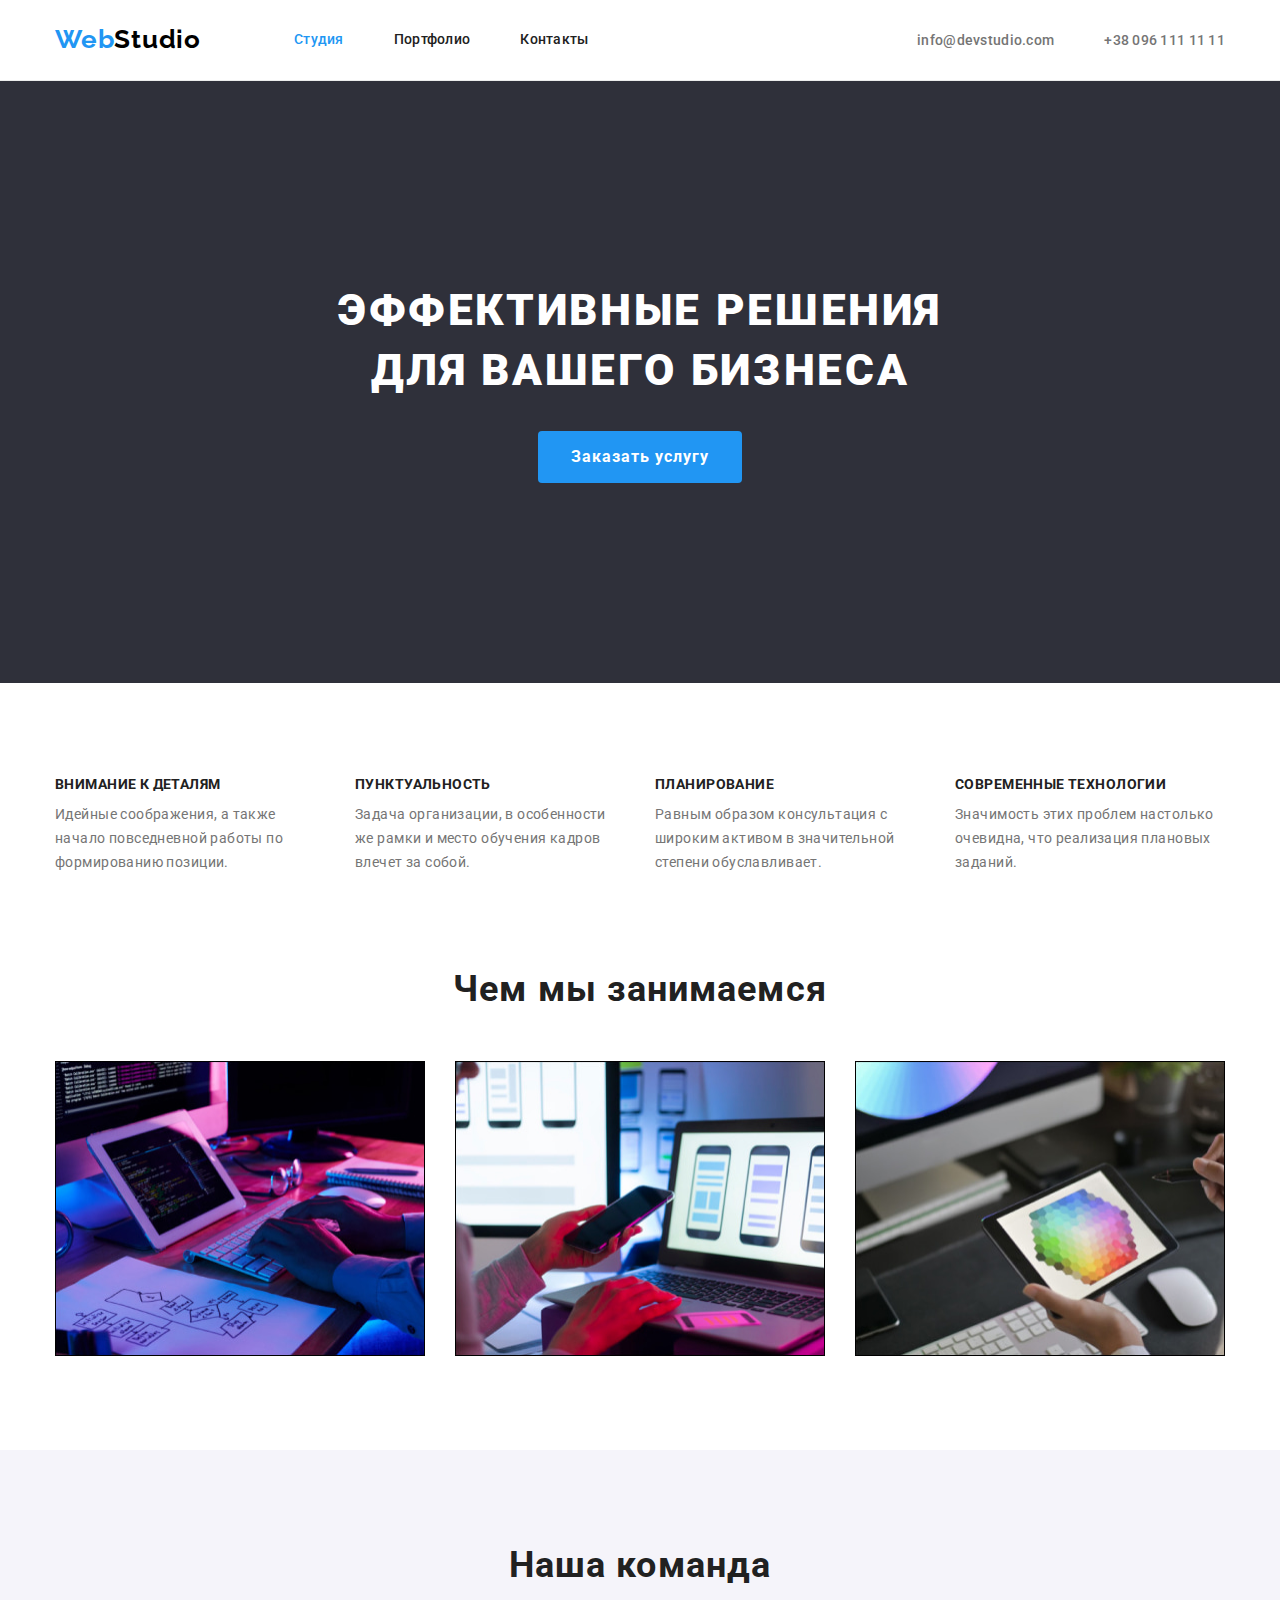
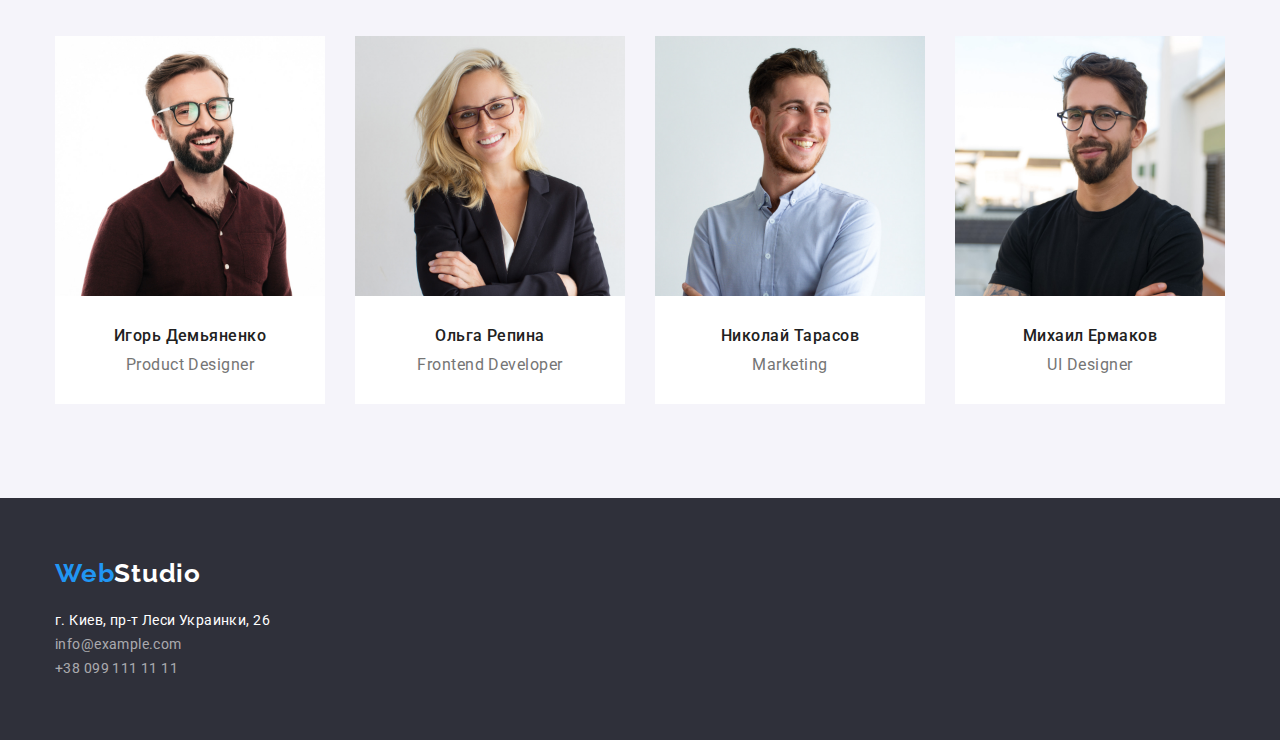
==== index.html @ fc0ac9aa "Initial commit" ====
<!DOCTYPE html>
<html lang="ru">
  <head>
    <meta charset="UTF-8" />
    <meta http-equiv="X-UA-Compatible" content="IE=edge" />
    <meta name="viewport" content="width=device-width, initial-scale=1.0" />
    <title>Document</title>
    <link rel="preconnect" href="https://fonts.googleapis.com" />
    <link rel="preconnect" href="https://fonts.gstatic.com" crossorigin />
    <link
      href="https://fonts.googleapis.com/css2?family=Raleway:wght@700&family=Roboto:wght@400;500;700;900&display=swap"
      rel="stylesheet"
    />
    <link
      rel="stylesheet"
      href="https://cdn.jsdelivr.net/npm/modern-normalize@1.1.0/modern-normalize.min.css"
    />
    <link rel="stylesheet" href="./css/styles.css" />
 
  </head>
  <body>
    <!-- Шапка проекта -->
    <header class="header">
      <div class="container site">
                <nav class="site">
          <a class="logo" href=""><span class="logo-primary">Web</span>Studio</a>
          <ul class="site-nav list">
            <li class="item">
              <a class="link  current" href="./index.html">Студия</a>
            </li>
            <li class="item">
              <a class="link " href="./portfolio.html" >Портфолио</a>
            </li>
           <li class="item">
              <a class="link " href="" >Контакты</a>
            </li>
          </ul>
        </nav>
       <ul class="contacts-header list ">
          <li class="item">
            <a class="link " href="mailto:info@devstudio.com">info@devstudio.com</a>
          </li>
          <li class="item">
            <a class="link" href="tel:+380961111111">+38 096 111 11 11</a>
          </li>
        </ul>
      </div>        
              
    </header>
    <!-- Тело проекта -->
    <main>
      <!-- Эффективные решения-->
      <section class="hero">
        <div class="container">
        <h1 class="hero-title">Эффективные решения для вашего бизнеса</h1>
        <button class="hero-button" type="button">Заказать услугу</button>
      </div>
      </section>
      <!-- Особенности -->
      <section class="feature section">
        <div class="container">
          <ul class="feature-list list">
          <li class="feature-items">
            <h3 class="feature-title">Внимание к деталям</h3>
            <p class="feature-text">
              Идейные соображения, а также начало повседневной работы по формированию позиции.
            </p>
          </li>

          <li class="feature-items">
            <h3 class="feature-title">Пунктуальность</h3>
            <p class="feature-text">
              Задача организации, в особенности же рамки и место обучения кадров влечет за собой.
            </p>
          </li>

          <li class="feature-items">
            <h3 class="feature-title">Планирование</h3>
            <p class="feature-text">
              Равным образом консультация с широким активом в значительной степени обуславливает.
            </p>
          </li>

          <li class="feature-items">
            <h3 class="feature-title">Современные технологии</h3>
            <p class="feature-text">
              Значимость этих проблем настолько очевидна, что реализация плановых заданий.
            </p>
          </li>
        </ul>
      </section>
      <!-- Чем мы занимаемся -->
      <section class="activity">
        <div class="container">
        <h2 class="activity-title">Чем мы занимаемся</h2>
        <ul class="activity-list list">
          <li class="activity-items">
            <img
              class="activity-img"
              src="./images/st1/block1/img-1.jpg"
              alt="верстка проекта"
              width="370"
              height="295"
            />
          </li>
          <li class="activity-items">
            <img
              class="activity-img"
              src="./images/st1/block1/img-2.jpg"
              alt="дизайн проекта"
              width="370"
              height="295"
            />
          </li>
          <li class="activity-items">
            <img
              class="activity-img"
              src="./images/st1/block1/img-3.jpg"
              alt="программирование проекта"
              width="370"
              height="295"
            />
          </li>
        </ul>
        </div>
      </section>
      <!-- Наша команда -->
      <section class="team section">
        <div class="container">
          <h2 class="team-title">Наша команда</h2>
        <ul class="team-list list">
          <li class="team-items">
            <img
              class="team-img"
              src="./images/st1/block2/img-1.jpg"
              alt="Игорь Демьяненко"
              width="270"
              height="260"
            />
            <div class="team-sign">
            <h3 class="team-subject">Игорь Демьяненко</h3>
            <p class="team-text" lang="en">Product Designer</p>
          </div>
          </li>
          <li class="team-items">
            <img
              class="team-img"
              src="./images/st1/block2/img-2.jpg"
              alt="Ольга Репина"
              width="270"
              height="260"
            /><div class="team-sign">
            <h3 class="team-subject">Ольга Репина</h3>
            <p class="team-text" lang="en">Frontend Developer</p>
          </div></li>
          <li class="team-items">
            <img
              class="team-img"
              src="./images/st1/block2/img-3.jpg"
              alt="Николай Тарасов"
              width="270"
              height="260"
            /><div class="team-sign">
            <h3 class="team-subject">Николай Тарасов</h3>
            <p class="team-text" lang="en">Marketing</p>
          </div></li>
          <li class="team-items">
            <img
              class="team-img"
              src="./images/st1/block2/img-4.jpg"
              alt="Михаил Ермаков"
              width="270"
              height="260"
            /><div class="team-sign">
            <h3 class="team-subject">Михаил Ермаков</h3>
            <p class="team-text" lang="en">UI Designer</p>
          </div></li>
        </ul></div>
      </section>
    </main>
    <!-- Подвал проекта -->
    <footer class="footer">
      <div class="container">
      <a class="logo-secondary" href=""><span class="logo-primary">Web</span>Studio</a>
      <address class="contacts-footer">
        <ul class="list">
          <li>
            <a class="address-footer" href="" target="_blank" rel="noopener noreferrer"
              >г. Киев, пр-т Леси Украинки, 26</a
            >
          </li>
          <li><a class="link" href="mailtoinfo@example.com">info@example.com</a></li>
          <li><a class="link" href="tel:+380991111111">+38 099 111 11 11</a></li>
        </ul>
      </address>
      </div>
    </footer>
  </body>
</html>
---- css/styles.css ----
/* font-family: 'Raleway', sans-serif;
font-family: 'Roboto', sans-serif; */

:root {
  --primary-text-color: #757575;
  --title-text-color: #212121;
  --hidden-text-color: #ffffff;
  --visible-text-color: #000000;
  --overlay-text-color: rgba(255, 255, 255, 0.6);
  --accent-color: #2196f3;
  --accent-active-color: #188ce8;
  --portfoli-conteiner: #eeeeee;

  --first-bg-color: #2f303a;
  --second-bg-color: #f5f4fa;
}

img {
  display: block;
}
.list {
  list-style: none;
}
h1,
h2,
h3,
h4,
h5,
h6,
ul,
p {
  padding: 0;
  margin: 0;
}

body {
  font-family: 'Roboto', sans-serif;
  font-size: 14px;
  color: var(--primary-text-color);
}
.container {
  width: 1200px;
  padding-left: 15px;
  padding-right: 15px;
  margin-left: auto;
  margin-right: auto;
}
.section {
  padding-top: 94px;
  padding-bottom: 94px;
}

/* header */

.header {
  display: flex;
  background: #ffffff;
  border-bottom: 1px solid #ececec;
}
.site {
  display: flex;
  align-items: center;
  height: 100%;
}

.logo {
  font-family: 'Raleway', sans-serif;
  font-weight: 700;
  font-size: 26px;
  line-height: 1.2;
  letter-spacing: 0.03em;
  color: var(--visible-text-color);
  text-decoration: none;
}

.logo-primary {
  color: var(--accent-color);
}
.logo-secondary {
  font-family: 'Raleway', sans-serif;
  font-weight: 700;
  font-size: 26px;
  line-height: 1.19;
  letter-spacing: 0.03em;
  color: var(--hidden-text-color);
  text-decoration: none;
}

/* site-nav */
.site-nav {
  display: flex;
  align-items: center;
  justify-content: flex-start;
  box-sizing: content-box;
  height: 100%;
  margin-left: 93px;
}
.site-nav .item + .item {
  margin-left: 50px;
}

.site-nav .link {
  display: flex;
  padding-top: 32px;
  padding-bottom: 32px;
  color: var(--title-text-color);
  font-weight: 500;
  line-height: 1.14;
  letter-spacing: 0.02em;
  text-decoration: none;
}

.site-nav .link:hover,
.site-nav .link:focus {
  color: var(--accent-color);
  text-decoration: none;
}

.site-nav .link.current {
  color: var(--accent-color);
}
.contacts-header {
  display: flex;
  margin-left: auto;
}

.contacts-header .item + .item {
  margin-left: 50px;
}
.contacts-header .link {
  font-weight: 500;
  line-height: 1.14;
  letter-spacing: 0.02em;
  color: var(--primary-text-color);
  text-decoration: none;
}

.contacts-header .link:hover,
.contacts-header .link:focus {
  color: var(--accent-color);
}

/* hero */
.hero {
  padding-top: 200px;
  padding-bottom: 200px;
  text-align: center;
  background-color: var(--first-bg-color);
}
.hero-title {
  width: 696px;
  margin-left: auto;
  margin-right: auto;
  margin-bottom: 30px;
  color: var(--hidden-text-color);
  font-weight: 900;
  font-size: 44px;
  line-height: 1.36;

  letter-spacing: 0.06em;
  text-transform: uppercase;
}

/* button */
.hero-button {
  display: inline-block;
  border: 1px solid transparent;
  border-radius: 4px;
  padding: 10px 32px;
  min-width: 200px;

  color: var(--hidden-text-color);
  background-color: var(--accent-color);

  font-weight: 700;
  font-size: 16px;
  line-height: 1.88;
  align-items: center;
  text-align: center;
  letter-spacing: 0.06em;
}

.hero-button:hover,
.hero-button:focus {
  background-color: var(--accent-active-color);
}
/* feature */
.feature-list {
  display: flex;
  flex-wrap: wrap;
  justify-content: space-between;
}

.feature-items {
  width: 270px;
  margin-right: 30px;
}
.feature-items:nth-child(4n) {
  margin-right: 0px;
}
.feature .feature-title {
  margin-bottom: 10px;
  font-weight: 700;
  font-size: 14px;
  line-height: 1.14;
  letter-spacing: 0.03em;
  text-transform: uppercase;
  color: var(--title-text-color);
}

.feature .feature-text {
  font-weight: 400;
  line-height: 1.71;
  letter-spacing: 0.03em;
}
/* activity */

.activity {
  padding-bottom: 94px;
}

.activity-title {
  margin-bottom: 50px;
  font-weight: 700;
  font-size: 36px;
  line-height: 1.17;
  text-align: center;
  letter-spacing: 0.03em;
  color: var(--title-text-color);
}
.activity-list {
  display: flex;
  flex-wrap: wrap;
  justify-content: space-between;
}
.activity-list .activity-items + .activity-items {
  margin-left: 30px;
}

/* team */

.team {
  background-color: var(--second-bg-color);
}

.team-title {
  margin-bottom: 50px;
  font-weight: 700;
  font-size: 36px;
  line-height: 1.17;
  text-align: center;
  letter-spacing: 0.03em;
  color: var(--title-text-color);
}
.team-list {
  display: flex;
  flex-wrap: wrap;
  justify-content: space-between;
}

.team-items {
  margin-right: 30px;
  background: #ffffff;
}
.team-items:nth-child(4n) {
  margin-right: 0px;
}

.team-sign {
  padding-bottom: 30px;
  padding-top: 30px;
}

.team-subject {
  font-weight: 500;
  font-size: 16px;
  line-height: 1.19;
  text-align: center;
  letter-spacing: 0.03em;
  color: var(--title-text-color);
}
.team-text {
  margin-top: 10px;
  font-weight: 400;
  font-size: 16px;
  line-height: 1.19;
  text-align: center;
  letter-spacing: 0.03em;
}
/* footer */
.footer {
  padding-top: 60px;
  padding-bottom: 60px;
  background-color: var(--first-bg-color);
}
.footer .logo-secondary {
  display: inline-block;
}
.contacts-footer {
  margin-top: 20px;
}
.contacts-footer .address-footer {
  font-weight: 400;
  line-height: 1.71;
  letter-spacing: 0.03em;
  color: var(--hidden-text-color);
  font-style: normal;
  text-decoration: none;
}

.contacts-footer .link {
  margin-top: 9px;
  font-weight: 400;
  line-height: 1.71;
  letter-spacing: 0.03em;
  color: var(--overlay-text-color);
  font-style: normal;
  text-decoration: none;
}
.contacts-footer .link:hover,
.contacts-footer .link:focus {
  color: var(--hidden-text-color);
}

/* gallery */
.gallery-navigation {
  display: flex;
  justify-content: center;
}

.gallery-li:nth-child(n + 2) {
  margin-left: 8px;
}
.gallery-button {
  display: inline-block;
  border: 1px solid transparent;
  border-radius: 4px;
  padding: 6px 22px;
  min-width: 73px;
  color: var(--title-text-color);
  background-color: var(--second-bg-color);
  font-weight: 500;
  font-size: 16px;
  line-height: 1.62;
  text-align: center;
  letter-spacing: 0.03em;
}

.gallery-button:focus,
.gallery-button:hover {
  background-color: var(--accent-color);
  color: var(--hidden-text-color);
}
.gallery-button.here {
  background-color: var(--accent-color);
  color: var(--hidden-text-color);
}
.portfoli-list {
  margin-top: 50px;
  display: flex;
  flex-wrap: wrap;
}

.portfoli-items {
  width: 370px;
  margin-right: 30px;
  margin-bottom: 30px;
}
.portfoli-items:nth-child(3n) {
  margin-right: 0;
}
.portfoli-items:nth-last-child(-n + 3) {
  margin-bottom: 0;
}

.portfoli-title {
  font-weight: 700;
  font-size: 18px;
  line-height: 2;
  letter-spacing: 0.06em;
  color: var(--title-text-color);
}

.portfoli-text {
  margin-top: 4px;
  font-weight: 400;
  font-size: 16px;
  line-height: 1.86;
  letter-spacing: 0.03em;
  color: var(--primary-text-color);
}
.portfoli-link {
  text-decoration: none;
}
.portfoli-conteiner {
  padding: 20px 24px;
  border-left: 1px solid var(--portfoli-conteiner);
  border-right: 1px solid var(--portfoli-conteiner);
  border-bottom: 1px solid var(--portfoli-conteiner);
}
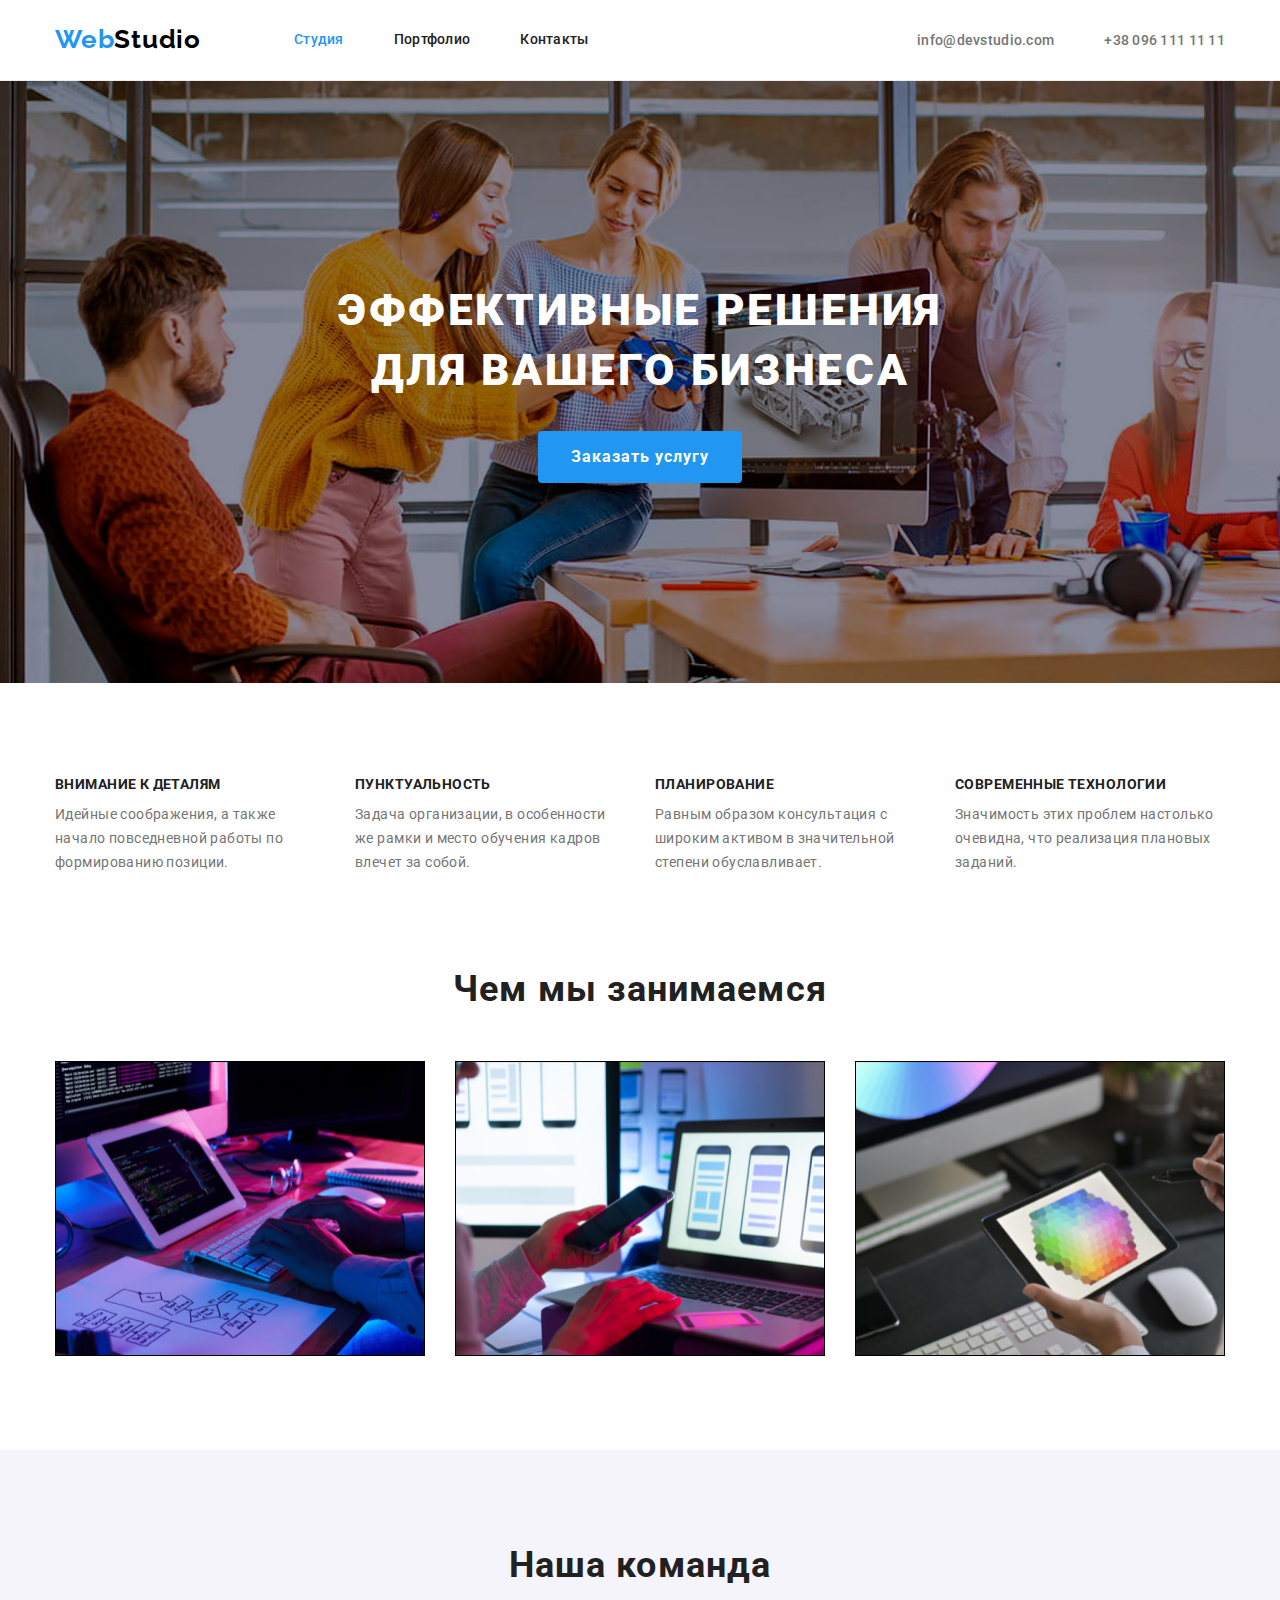
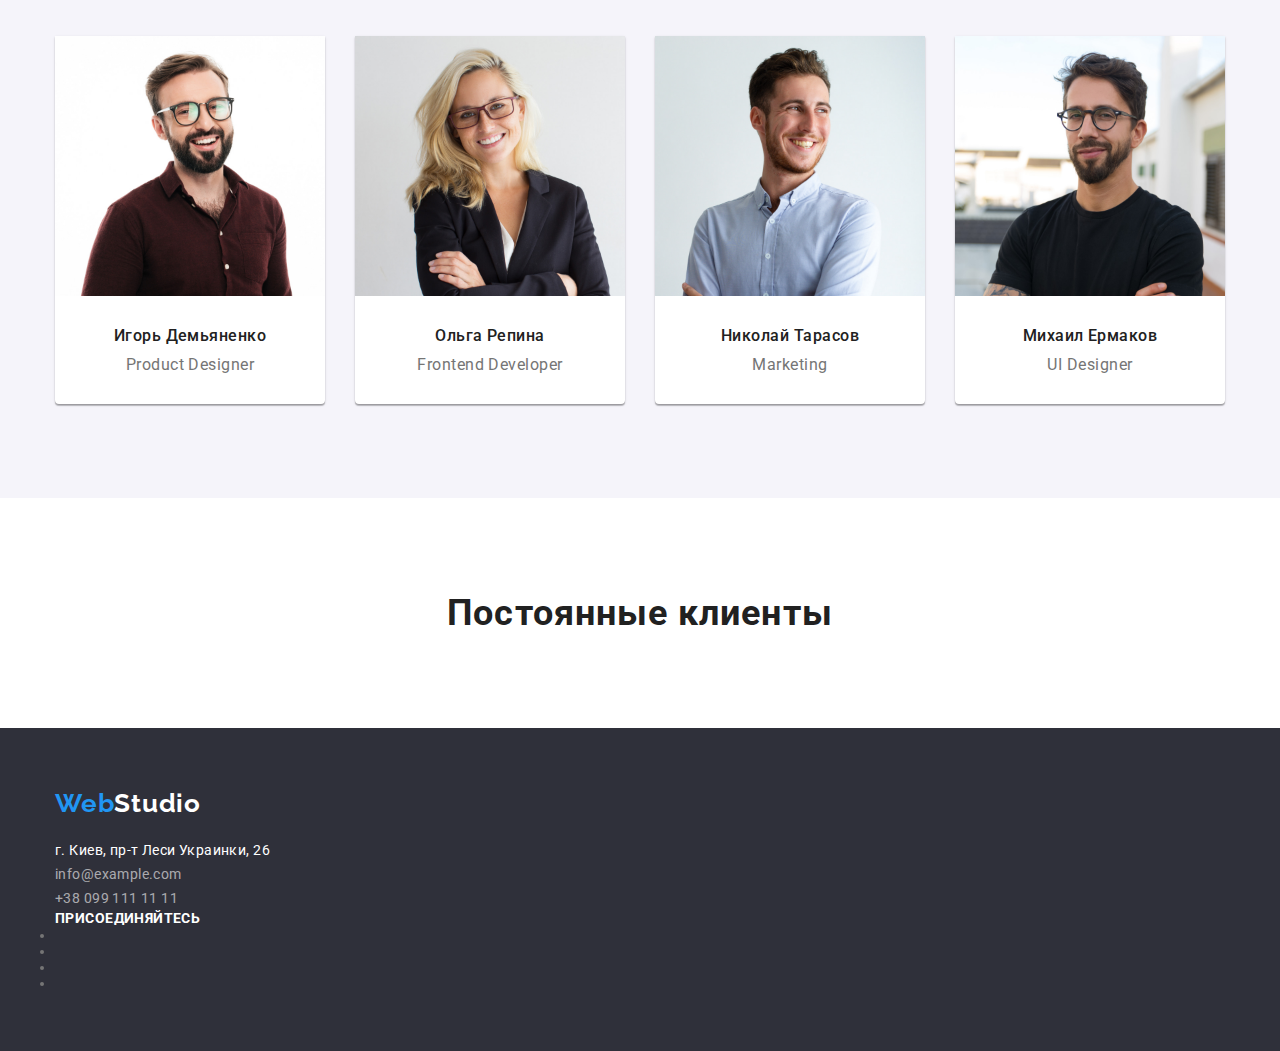
==== commit 10403dd2: "добавляет новые секции" ====
--- a/index.html
+++ b/index.html
@@ -177,23 +177,47 @@
           </div></li>
         </ul></div>
       </section>
+      <!-- Постоянные клиенты -->
+      <section class="customers section">
+        <div class="container">
+          <h2 class="container-title">Постоянные клиенты</h2>
+          <ul class="container-list list">
+            <li class="container-items"></li>
+            <li class="container-items"></li>
+            <li class="container-items"></li>
+            <li class="container-items"></li>
+            <li class="container-items"></li>
+            <li class="container-items"></li>
+          </ul>
+        </div>
+      </section>
     </main>
     <!-- Подвал проекта -->
     <footer class="footer">
       <div class="container">
       <a class="logo-secondary" href=""><span class="logo-primary">Web</span>Studio</a>
       <address class="contacts-footer">
-        <ul class="list">
+        <ul class="contacts-footer-list list">
           <li>
             <a class="address-footer" href="" target="_blank" rel="noopener noreferrer"
-              >г. Киев, пр-т Леси Украинки, 26</a
-            >
+              >г. Киев, пр-т Леси Украинки, 26
+            </a>
           </li>
           <li><a class="link" href="mailtoinfo@example.com">info@example.com</a></li>
           <li><a class="link" href="tel:+380991111111">+38 099 111 11 11</a></li>
         </ul>
       </address>
-      </div>
+        <section class="socials">
+      <h2 class="socials-title">присоединяйтесь</h2> 
+      <ul class="socials-list ">
+        <li class="socials-items"></li>
+        <li class="socials-items"></li>
+        <li class="socials-items"></li>
+        <li class="socials-items"></li>
+      </ul>
+      </section> 
+            </div>
+
     </footer>
   </body>
 </html>
--- a/css/styles.css
+++ b/css/styles.css
@@ -21,6 +21,7 @@
 .list {
   list-style: none;
 }
+
 h1,
 h2,
 h3,
@@ -32,6 +33,9 @@
   padding: 0;
   margin: 0;
 }
+a {
+  text-decoration: none;
+}
 
 body {
   font-family: 'Roboto', sans-serif;
@@ -70,7 +74,6 @@
   line-height: 1.2;
   letter-spacing: 0.03em;
   color: var(--visible-text-color);
-  text-decoration: none;
 }
 
 .logo-primary {
@@ -83,7 +86,6 @@
   line-height: 1.19;
   letter-spacing: 0.03em;
   color: var(--hidden-text-color);
-  text-decoration: none;
 }
 
 /* site-nav */
@@ -107,13 +109,11 @@
   font-weight: 500;
   line-height: 1.14;
   letter-spacing: 0.02em;
-  text-decoration: none;
 }
 
 .site-nav .link:hover,
 .site-nav .link:focus {
   color: var(--accent-color);
-  text-decoration: none;
 }
 
 .site-nav .link.current {
@@ -132,7 +132,6 @@
   line-height: 1.14;
   letter-spacing: 0.02em;
   color: var(--primary-text-color);
-  text-decoration: none;
 }
 
 .contacts-header .link:hover,
@@ -142,10 +141,15 @@
 
 /* hero */
 .hero {
+  max-width: 1600px;
+  margin-left: auto;
+  margin-right: auto;
   padding-top: 200px;
   padding-bottom: 200px;
   text-align: center;
   background-color: var(--first-bg-color);
+  background-image: url(../images/st1/hero/hero.jpg);
+  background-size: cover;
 }
 .hero-title {
   width: 696px;
@@ -156,7 +160,6 @@
   font-weight: 900;
   font-size: 44px;
   line-height: 1.36;
-
   letter-spacing: 0.06em;
   text-transform: uppercase;
 }
@@ -195,9 +198,11 @@
   width: 270px;
   margin-right: 30px;
 }
+
 .feature-items:nth-child(4n) {
   margin-right: 0px;
 }
+
 .feature .feature-title {
   margin-bottom: 10px;
   font-weight: 700;
@@ -261,7 +266,11 @@
 .team-items {
   margin-right: 30px;
   background: #ffffff;
-}
+  box-shadow: 0px 1px 3px rgba(0, 0, 0, 0.12), 0px 1px 1px rgba(0, 0, 0, 0.14),
+    0px 2px 1px rgba(0, 0, 0, 0.2);
+  border-radius: 0px 0px 4px 4px;
+}
+
 .team-items:nth-child(4n) {
   margin-right: 0px;
 }
@@ -287,7 +296,19 @@
   text-align: center;
   letter-spacing: 0.03em;
 }
+/* customers */
+
+.container-title {
+  font-weight: 700;
+  font-size: 36px;
+  line-height: 1.17;
+  text-align: center;
+  letter-spacing: 0.03em;
+  color: var(--title-text-color);
+}
+
 /* footer */
+
 .footer {
   padding-top: 60px;
   padding-bottom: 60px;
@@ -305,7 +326,6 @@
   letter-spacing: 0.03em;
   color: var(--hidden-text-color);
   font-style: normal;
-  text-decoration: none;
 }
 
 .contacts-footer .link {
@@ -315,14 +335,28 @@
   letter-spacing: 0.03em;
   color: var(--overlay-text-color);
   font-style: normal;
-  text-decoration: none;
 }
 .contacts-footer .link:hover,
 .contacts-footer .link:focus {
   color: var(--hidden-text-color);
 }
 
+/* socials */
+
+.socials {
+}
+
+.socials-title {
+  font-weight: 700;
+  font-size: 14px;
+  line-height: 1.14;
+  letter-spacing: 0.03em;
+  text-transform: uppercase;
+  color: var(--hidden-text-color);
+}
+
 /* gallery */
+
 .gallery-navigation {
   display: flex;
   justify-content: center;
@@ -350,6 +384,8 @@
 .gallery-button:hover {
   background-color: var(--accent-color);
   color: var(--hidden-text-color);
+  box-shadow: 0px 3px 1px rgba(0, 0, 0, 0.1), 0px 1px 2px rgba(0, 0, 0, 0.08),
+    0px 2px 2px rgba(0, 0, 0, 0.12);
 }
 .gallery-button.here {
   background-color: var(--accent-color);
@@ -366,9 +402,16 @@
   margin-right: 30px;
   margin-bottom: 30px;
 }
+.portfoli-items:hover,
+.portfoli-items:focus {
+  box-shadow: 0px 1px 1px rgba(0, 0, 0, 0.12), 0px 4px 4px rgba(0, 0, 0, 0.06),
+    1px 4px 6px rgba(0, 0, 0, 0.16);
+}
+
 .portfoli-items:nth-child(3n) {
   margin-right: 0;
 }
+
 .portfoli-items:nth-last-child(-n + 3) {
   margin-bottom: 0;
 }
@@ -389,9 +432,7 @@
   letter-spacing: 0.03em;
   color: var(--primary-text-color);
 }
-.portfoli-link {
-  text-decoration: none;
-}
+
 .portfoli-conteiner {
   padding: 20px 24px;
   border-left: 1px solid var(--portfoli-conteiner);
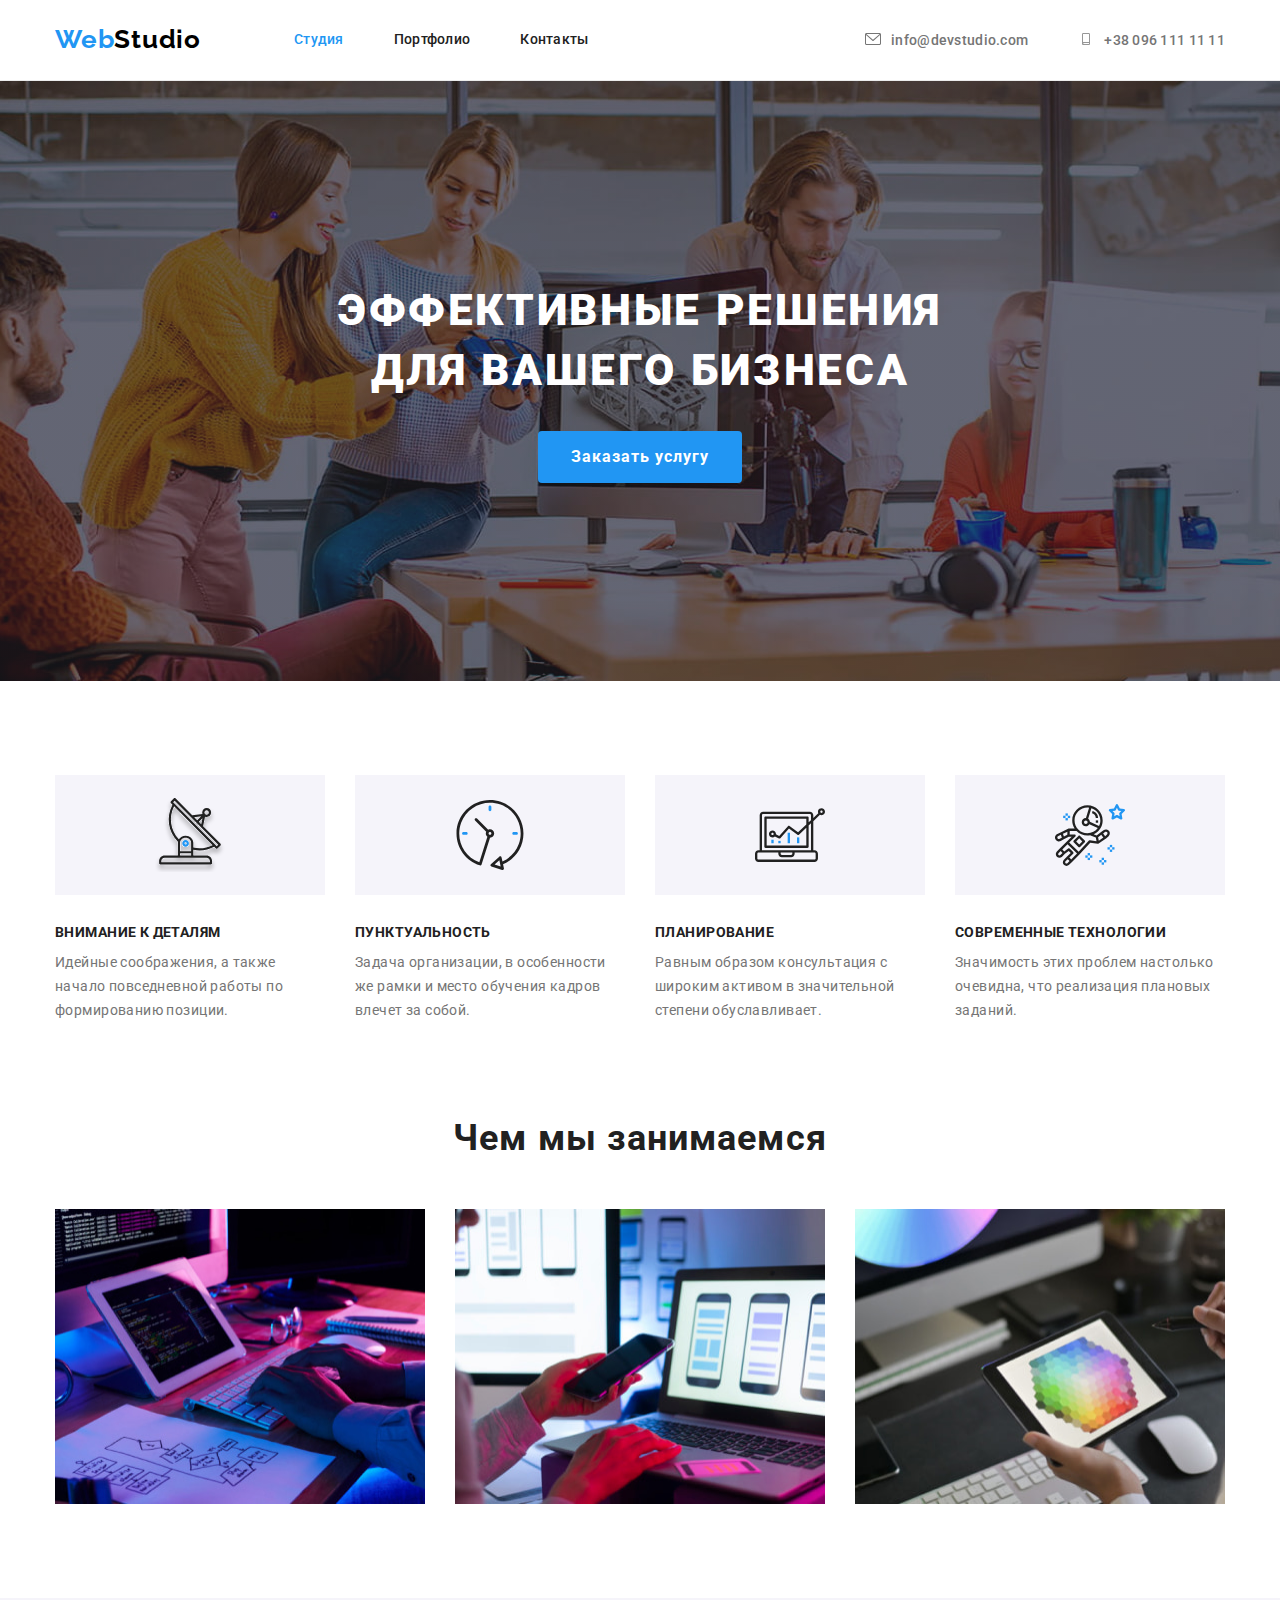
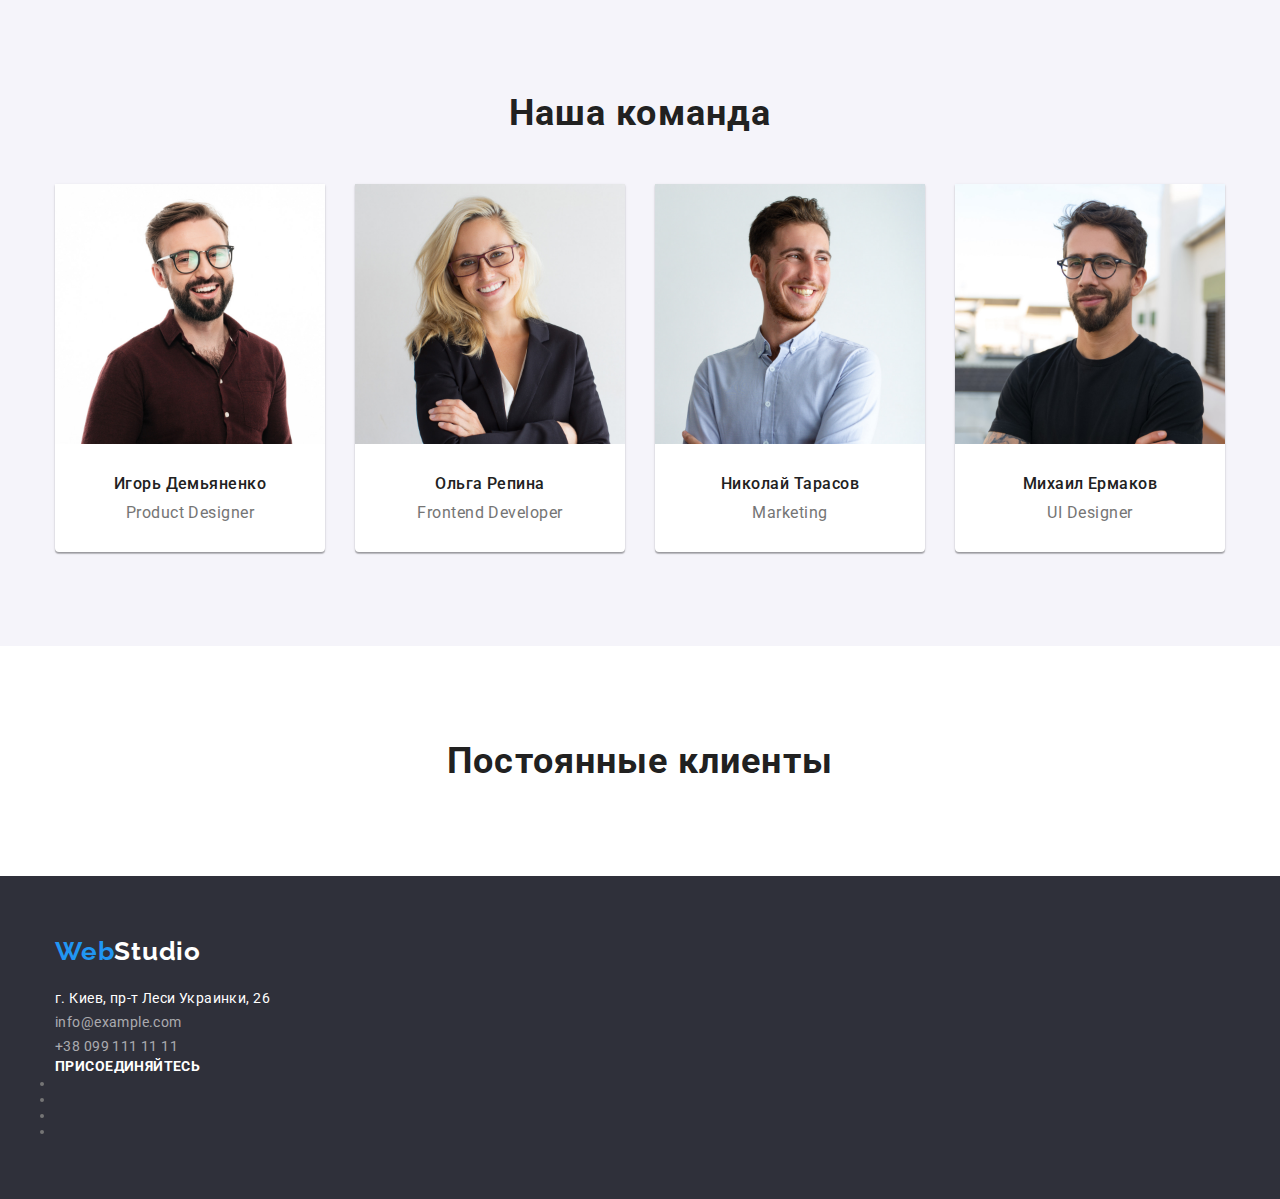
==== commit ba1cc46f: "добавляет в activity  img" ====
--- a/index.html
+++ b/index.html
@@ -38,10 +38,10 @@
         </nav>
        <ul class="contacts-header list ">
           <li class="item">
-            <a class="link " href="mailto:info@devstudio.com">info@devstudio.com</a>
+            <a class="link icon-envelope" href="mailto:info@devstudio.com">info@devstudio.com</a>
           </li>
           <li class="item">
-            <a class="link" href="tel:+380961111111">+38 096 111 11 11</a>
+            <a class="link icon-smartphone" href="tel:+380961111111">+38 096 111 11 11</a>
           </li>
         </ul>
       </div>        
@@ -60,28 +60,29 @@
       <section class="feature section">
         <div class="container">
           <ul class="feature-list list">
-          <li class="feature-items">
+            
+           <li class="feature-items icon-antenna">
             <h3 class="feature-title">Внимание к деталям</h3>
             <p class="feature-text">
               Идейные соображения, а также начало повседневной работы по формированию позиции.
             </p>
           </li>
 
-          <li class="feature-items">
+          <li class="feature-items icon-clock">
             <h3 class="feature-title">Пунктуальность</h3>
             <p class="feature-text">
               Задача организации, в особенности же рамки и место обучения кадров влечет за собой.
             </p>
           </li>
 
-          <li class="feature-items">
+          <li class="feature-items icon-diagram">
             <h3 class="feature-title">Планирование</h3>
             <p class="feature-text">
               Равным образом консультация с широким активом в значительной степени обуславливает.
             </p>
           </li>
 
-          <li class="feature-items">
+          <li class="feature-items icon-astronaut">
             <h3 class="feature-title">Современные технологии</h3>
             <p class="feature-text">
               Значимость этих проблем настолько очевидна, что реализация плановых заданий.
--- a/css/styles.css
+++ b/css/styles.css
@@ -123,6 +123,32 @@
   display: flex;
   margin-left: auto;
 }
+.contacts-header .link::before {
+  display: inline-flex;
+  content: '';
+  width: 16px;
+  height: 12px;
+  margin-right: 10px;
+  background-repeat: no-repeat;
+  background-position: center;
+  background-size: contain;
+}
+
+.contacts-header .icon-envelope::before {
+  background-image: url(../images/st1/header/envelope.svg);
+  fill: var(--primary-text-color);
+}
+
+.contacts-header .icon-smartphone::before {
+  background-image: url(../images/st1/header/smartphone.svg);
+}
+
+/* .contacts-header .icon-envelope:hover::before,
+.contacts-header .icon-envelope:focus::before,
+.contacts-header .icon-smartphone:hover::before,
+.contacts-header .icon-smartphone:focus::before {
+  fill: var(--accent-color);
+} */
 
 .contacts-header .item + .item {
   margin-left: 50px;
@@ -142,15 +168,20 @@
 /* hero */
 .hero {
   max-width: 1600px;
+  height: 600px;
   margin-left: auto;
   margin-right: auto;
   padding-top: 200px;
   padding-bottom: 200px;
   text-align: center;
   background-color: var(--first-bg-color);
-  background-image: url(../images/st1/hero/hero.jpg);
+  background-image: linear-gradient(to right, rgba(47, 48, 58, 0.4), rgba(47, 48, 58, 0.4)),
+    url(../images/st1/hero/hero.jpg);
+  background-repeat: no-repeat;
+  background-position: center;
   background-size: cover;
 }
+
 .hero-title {
   width: 696px;
   margin-left: auto;
@@ -202,6 +233,29 @@
 .feature-items:nth-child(4n) {
   margin-right: 0px;
 }
+.feature-items::before {
+  display: block;
+  content: '';
+  height: 120px;
+  margin-bottom: 30px;
+  background-repeat: no-repeat;
+  background-position: center;
+  background-size: 70px;
+  background-color: var(--second-bg-color);
+}
+
+.icon-antenna::before {
+  background-image: url(../images/st1/feature/antenna.svg);
+}
+.icon-clock::before {
+  background-image: url(../images/st1/feature/clock.svg);
+}
+.icon-diagram::before {
+  background-image: url(../images/st1/feature/diagram.svg);
+}
+.icon-astronaut::before {
+  background-image: url(../images/st1/feature/astronaut.svg);
+}
 
 .feature .feature-title {
   margin-bottom: 10px;
@@ -341,6 +395,9 @@
   color: var(--hidden-text-color);
 }
 
+.contacts-footer-list {
+}
+
 /* socials */
 
 .socials {
@@ -378,6 +435,7 @@
   line-height: 1.62;
   text-align: center;
   letter-spacing: 0.03em;
+  cursor: pointer;
 }
 
 .gallery-button:focus,
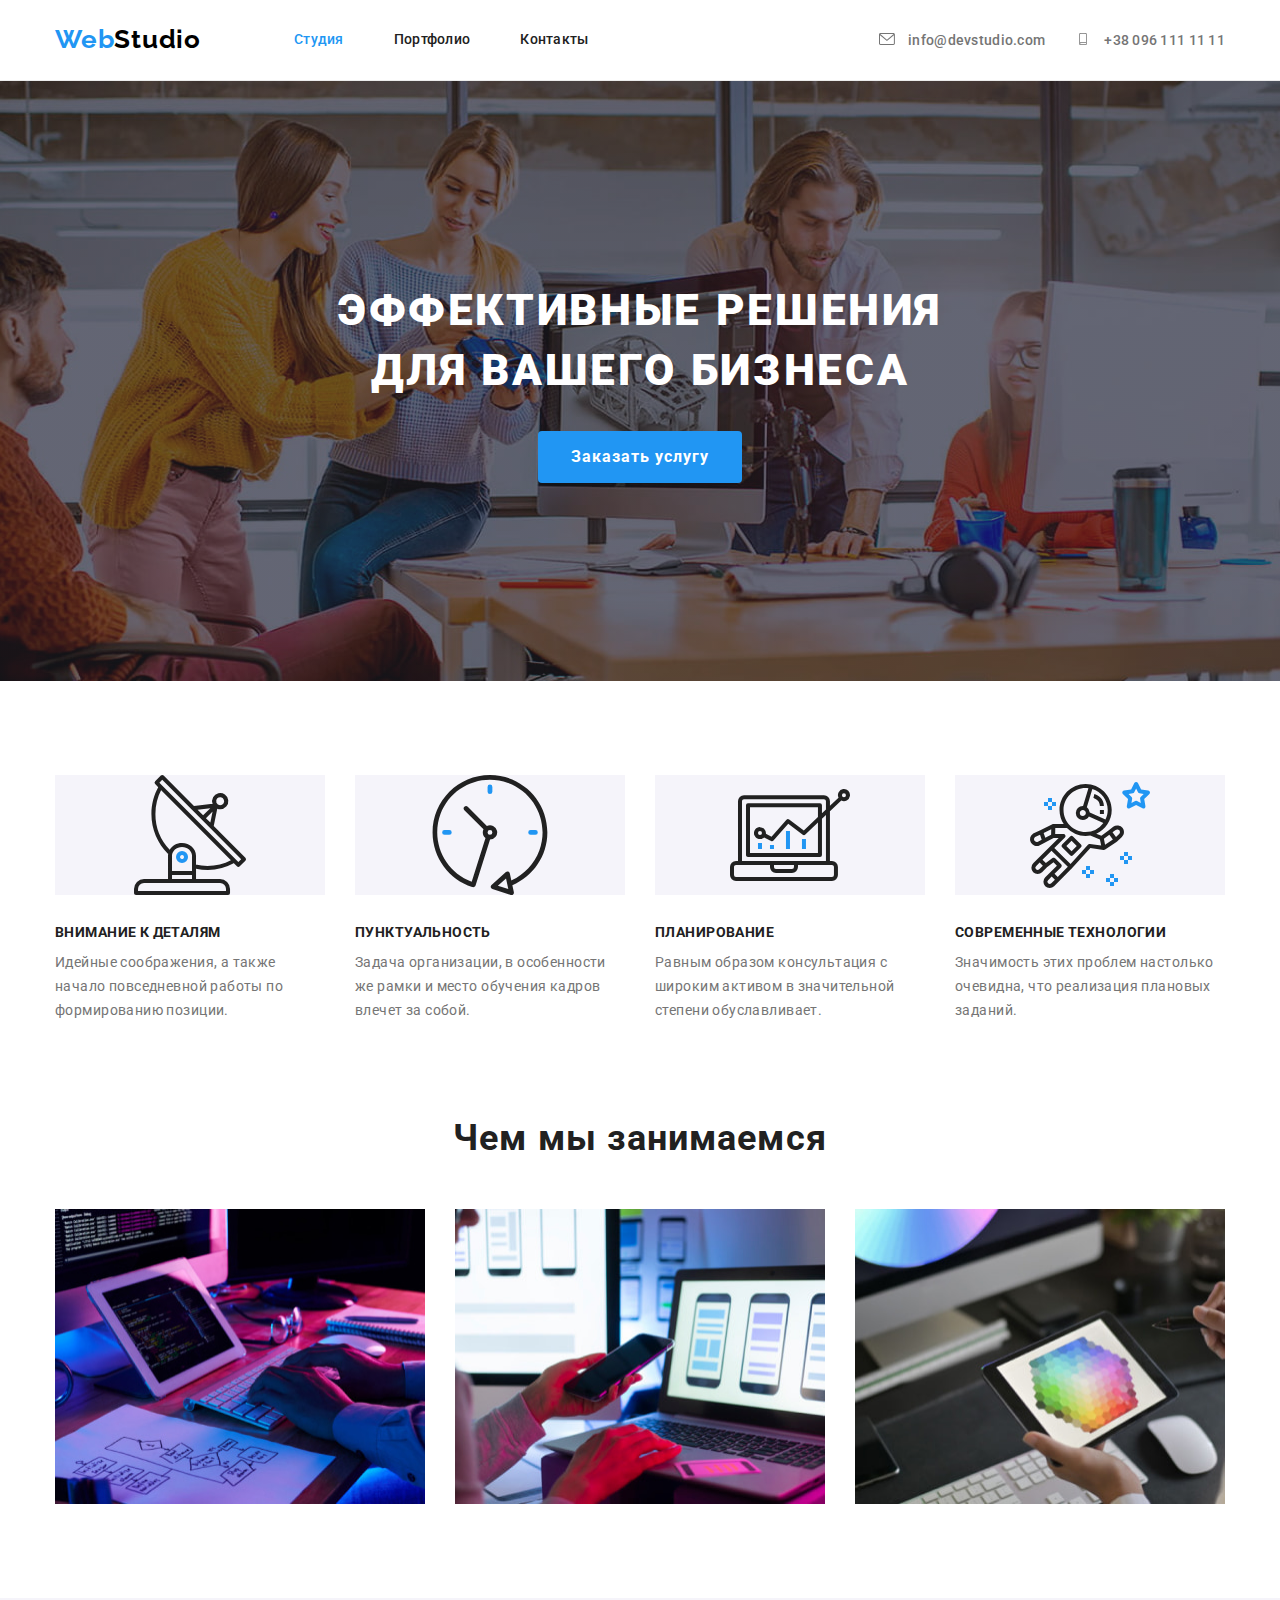
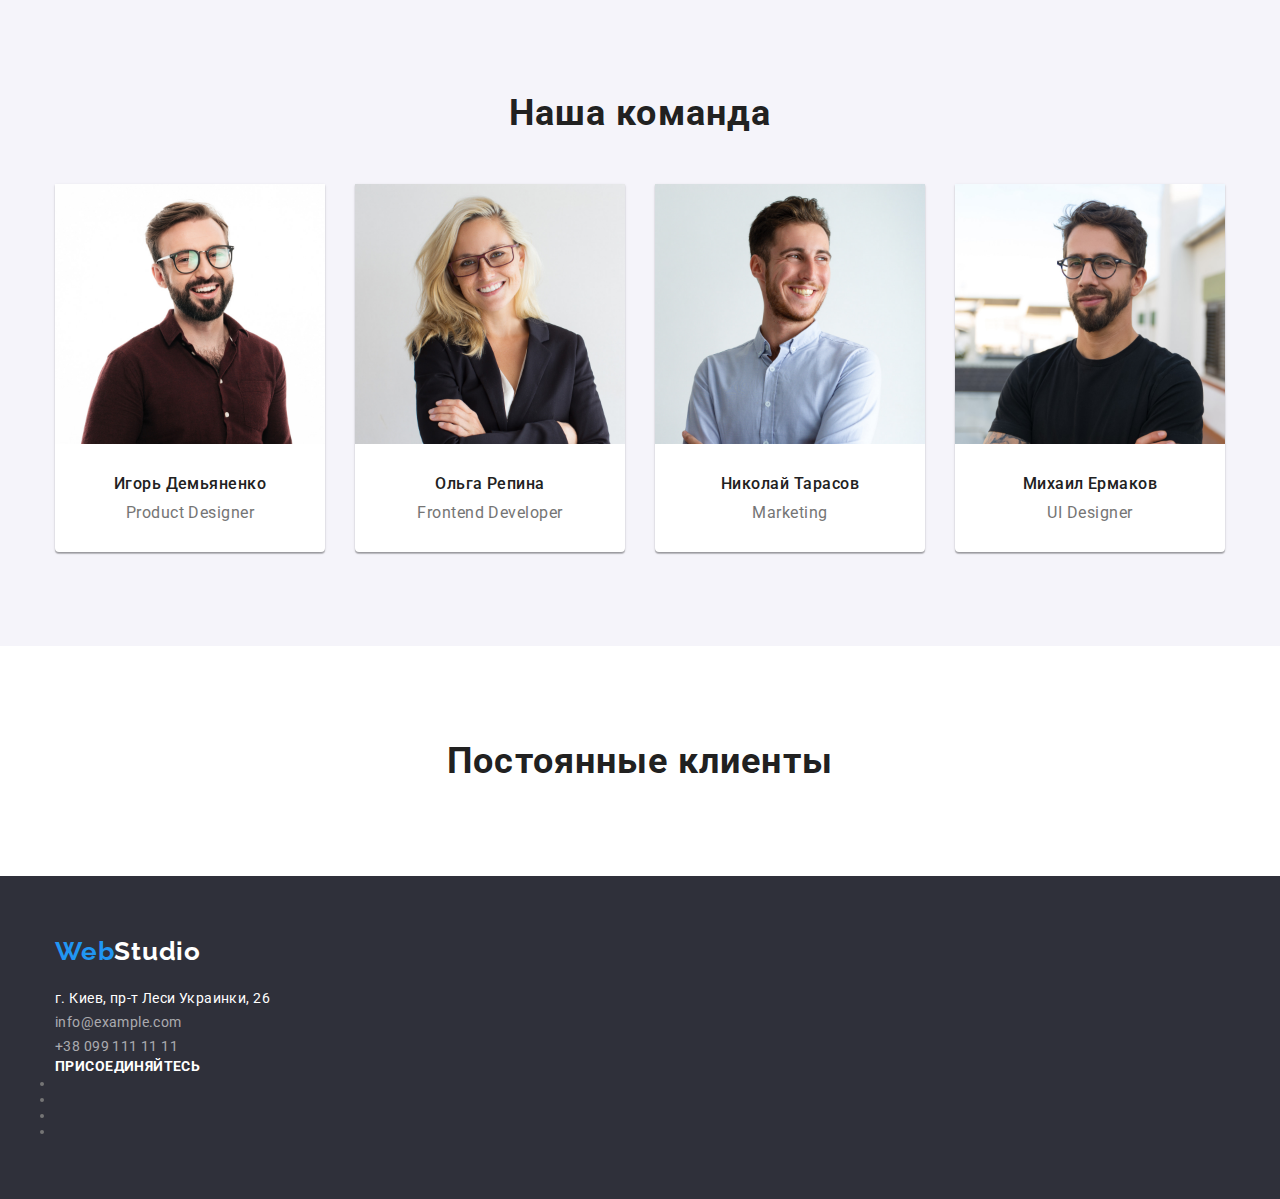
==== commit cf184b7a: "добавляет иконки" ====
--- a/index.html
+++ b/index.html
@@ -36,14 +36,20 @@
             </li>
           </ul>
         </nav>
-       <ul class="contacts-header list ">
-          <li class="item">
-            <a class="link icon-envelope" href="mailto:info@devstudio.com">info@devstudio.com</a>
-          </li>
-          <li class="item">
-            <a class="link icon-smartphone" href="tel:+380961111111">+38 096 111 11 11</a>
-          </li>
-        </ul>
+      <ul class="contacts-header list">
+            <li class="item-envelope">
+              <svg class="icon-header" width="16" height="12">
+                <use href="./images/st1/symbol-defs.svg#icon-envelope"></use>
+              </svg>
+              <a class="link" href="mailto:info@devstudio.com">info@devstudio.com</a>
+            </li>
+            <li class="item-smartphone">
+              <svg class="icon-header" width="10" height="16">
+                <use href="./images/st1/symbol-defs.svg#icon-smartphone"></use>
+              </svg>
+              <a class="link" href="tel:+380961111111">+38 096 111 11 11</a>
+            </li>
+          </ul>
       </div>        
               
     </header>
@@ -61,28 +67,40 @@
         <div class="container">
           <ul class="feature-list list">
             
-           <li class="feature-items icon-antenna">
+           <li class="feature-items">
+             <svg class="icon-feature">
+                <use href="./images/st1/symbol-defs.svg#icon-antenna"></use>
+              </svg>
             <h3 class="feature-title">Внимание к деталям</h3>
             <p class="feature-text">
               Идейные соображения, а также начало повседневной работы по формированию позиции.
             </p>
           </li>
 
-          <li class="feature-items icon-clock">
+          <li class="feature-items">
+            <svg class="icon-feature">
+                <use href="./images/st1/symbol-defs.svg#icon-clock"></use>
+              </svg>
             <h3 class="feature-title">Пунктуальность</h3>
             <p class="feature-text">
               Задача организации, в особенности же рамки и место обучения кадров влечет за собой.
             </p>
           </li>
 
-          <li class="feature-items icon-diagram">
+          <li class="feature-items">
+            <svg class="icon-feature">
+                <use href="./images/st1/symbol-defs.svg#icon-diagram"></use>
+              </svg>
             <h3 class="feature-title">Планирование</h3>
             <p class="feature-text">
               Равным образом консультация с широким активом в значительной степени обуславливает.
             </p>
           </li>
 
-          <li class="feature-items icon-astronaut">
+          <li class="feature-items">
+            <svg class="icon-feature">
+                <use href="./images/st1/symbol-defs.svg#icon-astronaut"></use>
+              </svg>
             <h3 class="feature-title">Современные технологии</h3>
             <p class="feature-text">
               Значимость этих проблем настолько очевидна, что реализация плановых заданий.
--- a/css/styles.css
+++ b/css/styles.css
@@ -115,40 +115,34 @@
 .site-nav .link:focus {
   color: var(--accent-color);
 }
-
 .site-nav .link.current {
   color: var(--accent-color);
 }
+
 .contacts-header {
   display: flex;
   margin-left: auto;
 }
-.contacts-header .link::before {
+
+.icon-header {
   display: inline-flex;
-  content: '';
   width: 16px;
   height: 12px;
   margin-right: 10px;
   background-repeat: no-repeat;
   background-position: center;
   background-size: contain;
-}
-
-.contacts-header .icon-envelope::before {
-  background-image: url(../images/st1/header/envelope.svg);
   fill: var(--primary-text-color);
-}
-
-.contacts-header .icon-smartphone::before {
-  background-image: url(../images/st1/header/smartphone.svg);
-}
-
-/* .contacts-header .icon-envelope:hover::before,
-.contacts-header .icon-envelope:focus::before,
-.contacts-header .icon-smartphone:hover::before,
-.contacts-header .icon-smartphone:focus::before {
+  cursor: pointer;
+}
+
+.icon-header:hover {
   fill: var(--accent-color);
-} */
+}
+
+.item-envelope {
+  margin-right: 30px;
+}
 
 .contacts-header .item + .item {
   margin-left: 50px;
@@ -233,28 +227,18 @@
 .feature-items:nth-child(4n) {
   margin-right: 0px;
 }
-.feature-items::before {
+.icon-feature {
   display: block;
-  content: '';
+  width: 270px;
   height: 120px;
   margin-bottom: 30px;
   background-repeat: no-repeat;
   background-position: center;
-  background-size: 70px;
+  background-size: 7px;
   background-color: var(--second-bg-color);
 }
 
-.icon-antenna::before {
-  background-image: url(../images/st1/feature/antenna.svg);
-}
-.icon-clock::before {
-  background-image: url(../images/st1/feature/clock.svg);
-}
-.icon-diagram::before {
-  background-image: url(../images/st1/feature/diagram.svg);
-}
-.icon-astronaut::before {
-  background-image: url(../images/st1/feature/astronaut.svg);
+.icon-diagram {
 }
 
 .feature .feature-title {
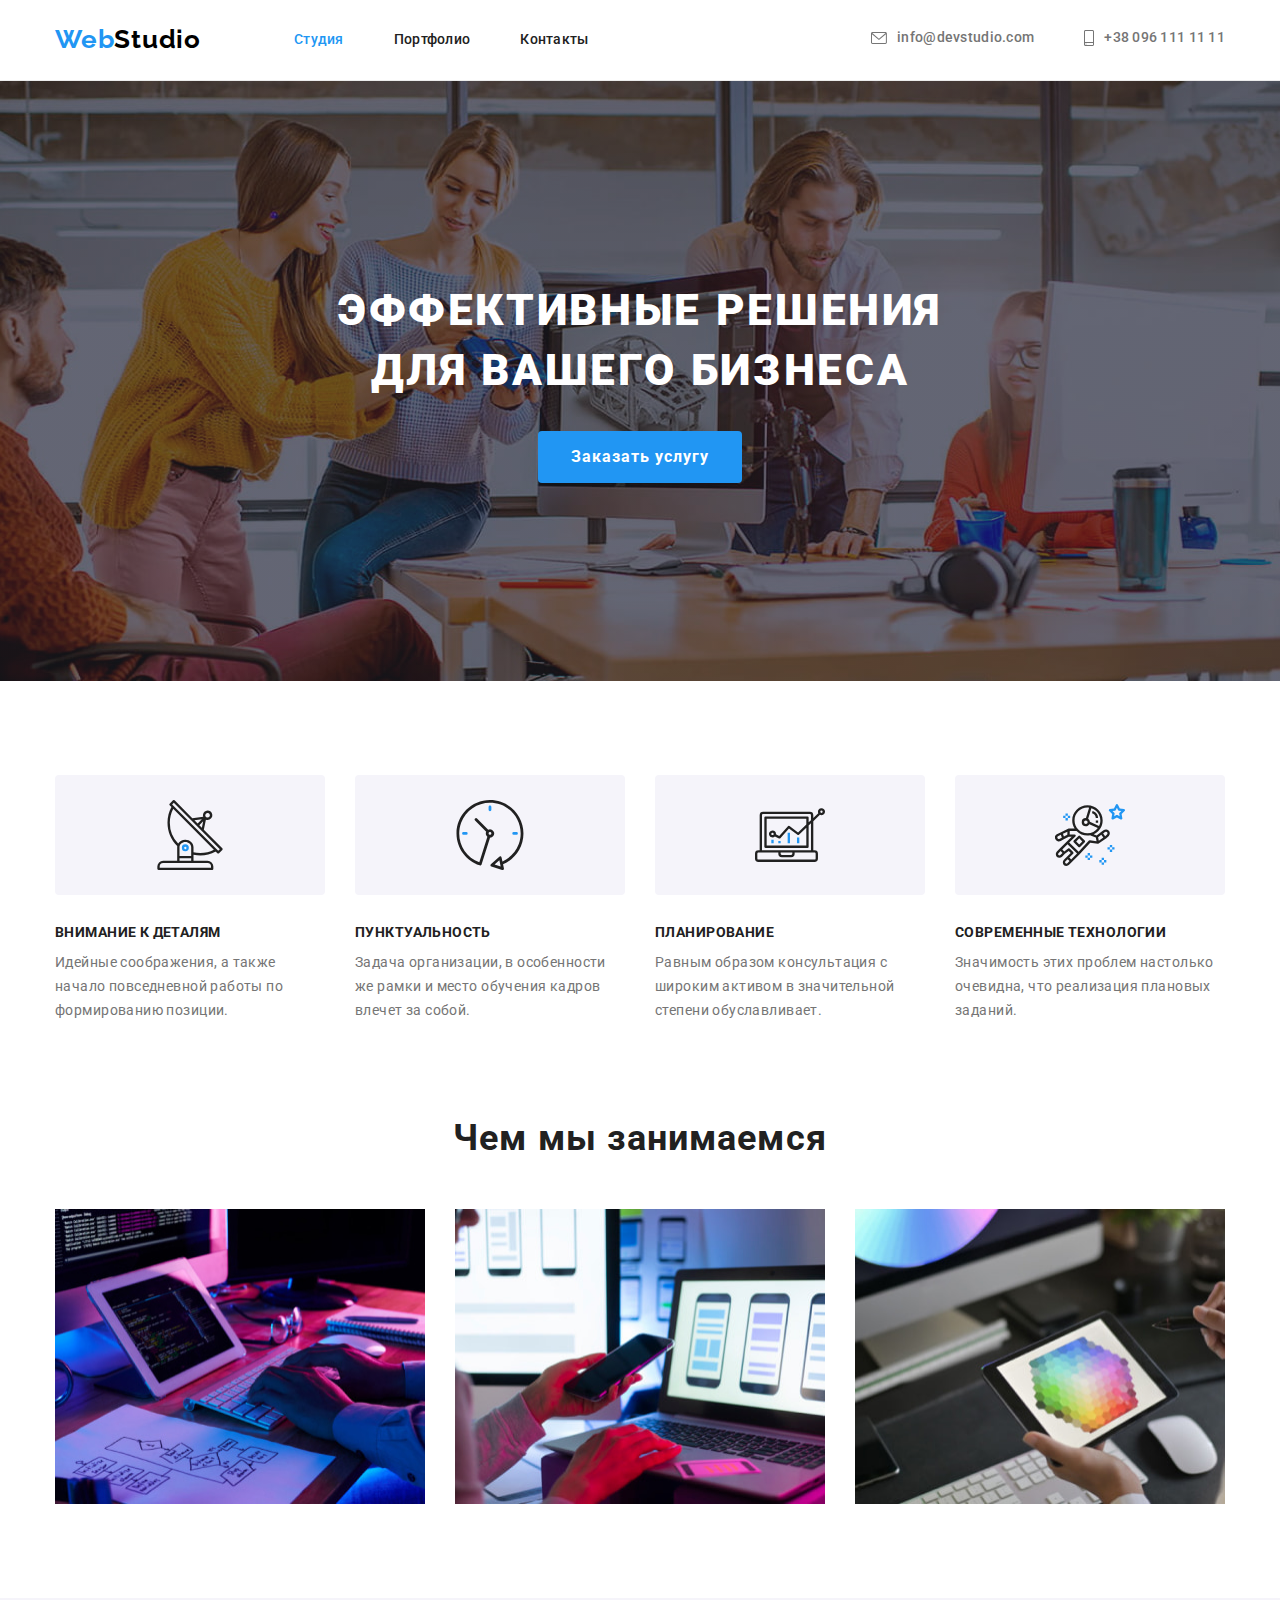
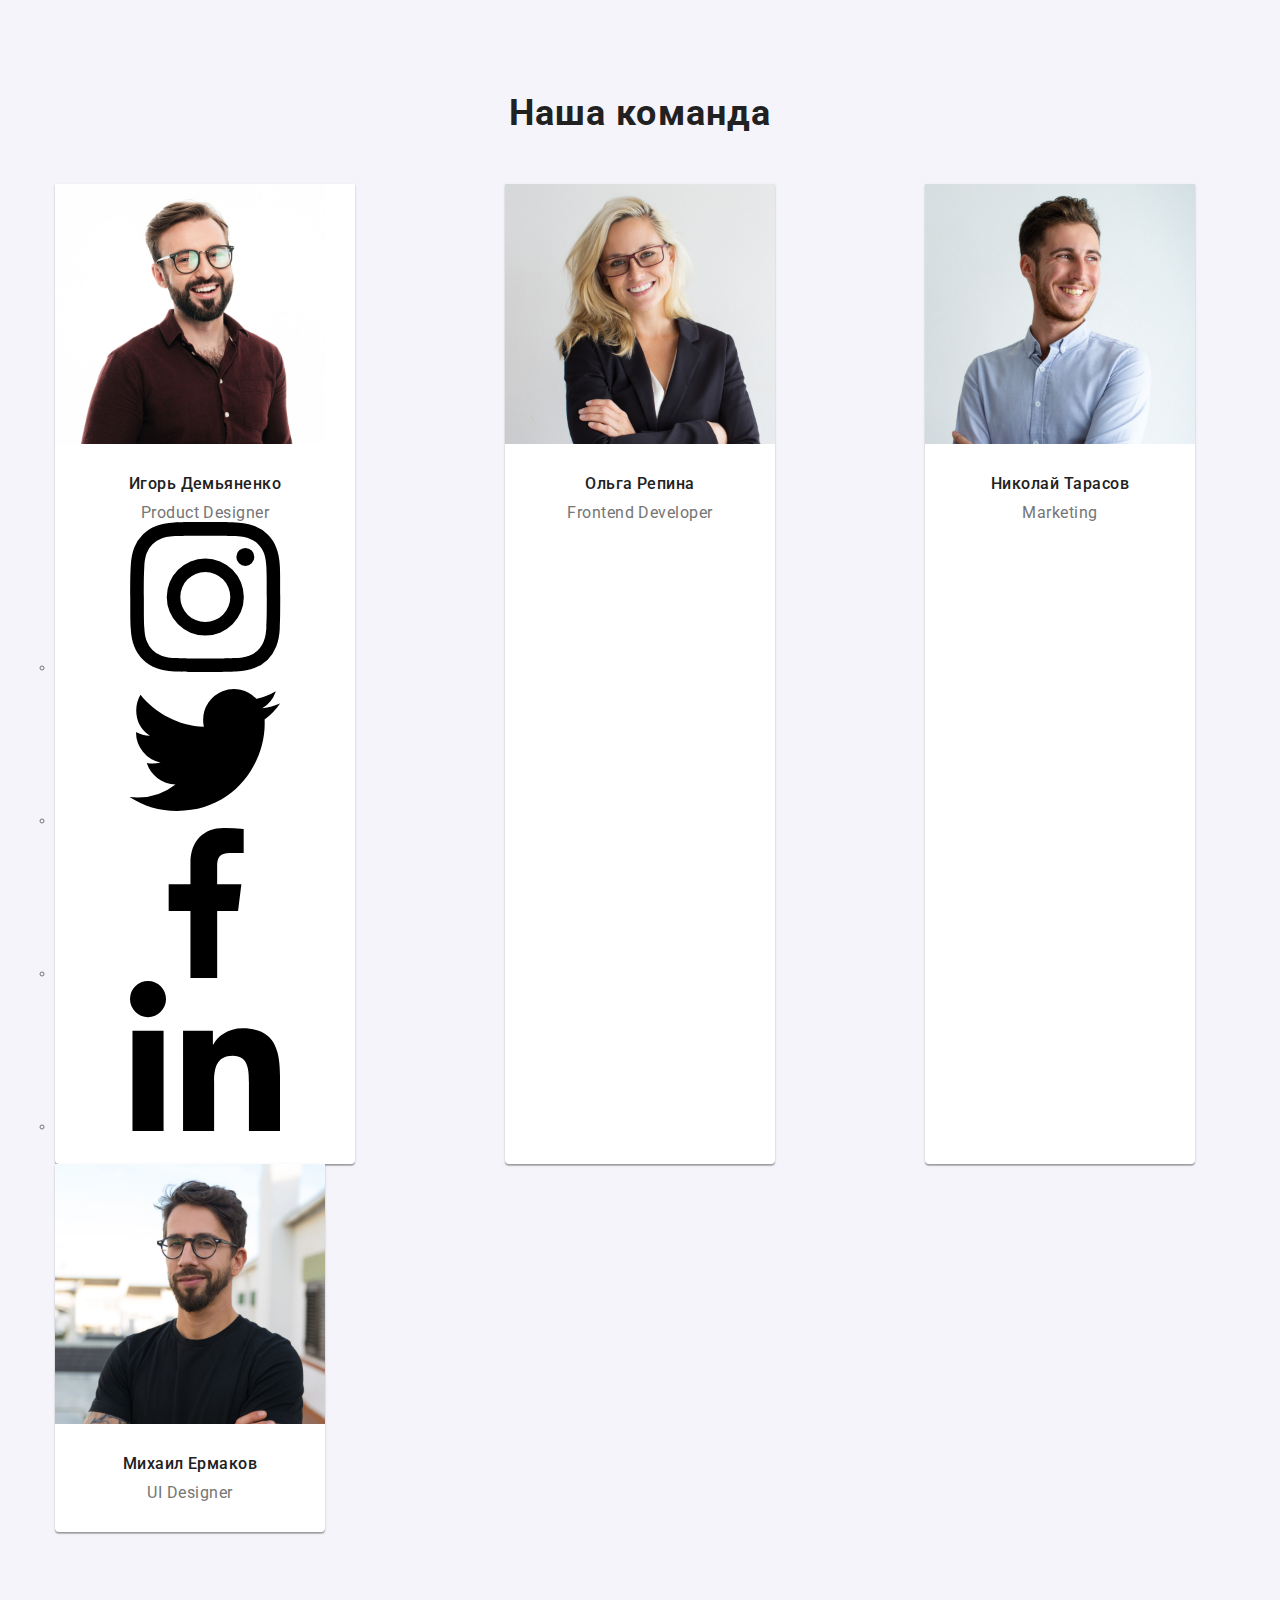
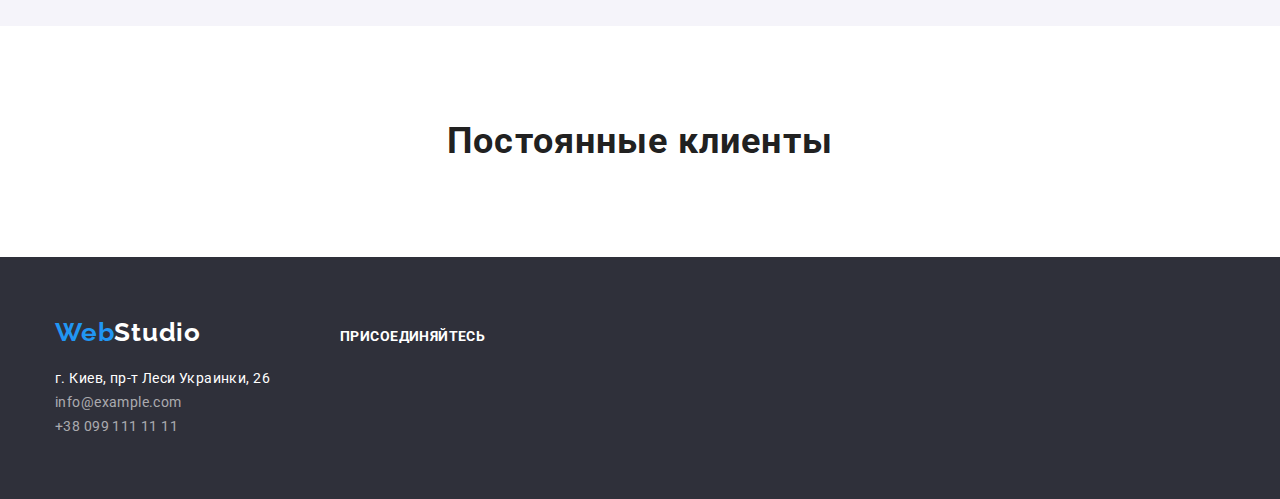
==== commit 18989c21: "иконки" ====
--- a/index.html
+++ b/index.html
@@ -37,17 +37,19 @@
           </ul>
         </nav>
       <ul class="contacts-header list">
-            <li class="item-envelope">
-              <svg class="icon-header" width="16" height="12">
+            <li class="item">
+             <a class="contact link" href="mailto:info@devstudio.com"> 
+               <svg class="icon-header" width="16" height="12">
                 <use href="./images/st1/symbol-defs.svg#icon-envelope"></use>
               </svg>
-              <a class="link" href="mailto:info@devstudio.com">info@devstudio.com</a>
-            </li>
-            <li class="item-smartphone">
-              <svg class="icon-header" width="10" height="16">
+              info@devstudio.com</a>
+            </li>
+            <li class="item">
+              <a class="contact link" href="tel:+380961111111">
+                <svg class="icon-header" width="10" height="16">
                 <use href="./images/st1/symbol-defs.svg#icon-smartphone"></use>
               </svg>
-              <a class="link" href="tel:+380961111111">+38 096 111 11 11</a>
+              +38 096 111 11 11</a>
             </li>
           </ul>
       </div>        
@@ -68,9 +70,11 @@
           <ul class="feature-list list">
             
            <li class="feature-items">
-             <svg class="icon-feature">
+             <div class="badge">
+             <svg class="badge-icon" width="70" height="70" >
                 <use href="./images/st1/symbol-defs.svg#icon-antenna"></use>
               </svg>
+              </div>
             <h3 class="feature-title">Внимание к деталям</h3>
             <p class="feature-text">
               Идейные соображения, а также начало повседневной работы по формированию позиции.
@@ -78,9 +82,11 @@
           </li>
 
           <li class="feature-items">
-            <svg class="icon-feature">
+            <div class="badge">
+            <svg class="badge-icon" width="70" height="70" >
                 <use href="./images/st1/symbol-defs.svg#icon-clock"></use>
               </svg>
+              </div>
             <h3 class="feature-title">Пунктуальность</h3>
             <p class="feature-text">
               Задача организации, в особенности же рамки и место обучения кадров влечет за собой.
@@ -88,9 +94,11 @@
           </li>
 
           <li class="feature-items">
-            <svg class="icon-feature">
+            <div class="badge">
+            <svg class="badge-icon" width="70" height="70" >
                 <use href="./images/st1/symbol-defs.svg#icon-diagram"></use>
               </svg>
+              </div>
             <h3 class="feature-title">Планирование</h3>
             <p class="feature-text">
               Равным образом консультация с широким активом в значительной степени обуславливает.
@@ -98,9 +106,11 @@
           </li>
 
           <li class="feature-items">
-            <svg class="icon-feature">
+            <div class="badge">
+            <svg class="badge-icon" width="70" height="70" >
                 <use href="./images/st1/symbol-defs.svg#icon-astronaut"></use>
               </svg>
+              </div>
             <h3 class="feature-title">Современные технологии</h3>
             <p class="feature-text">
               Значимость этих проблем настолько очевидна, что реализация плановых заданий.
@@ -159,6 +169,28 @@
             <div class="team-sign">
             <h3 class="team-subject">Игорь Демьяненко</h3>
             <p class="team-text" lang="en">Product Designer</p>
+            <ul class="team-media">
+              <li class="team-media-list">
+                <a class="team-media-list-icon" href="">
+                <svg class="teams-icons">
+                <use href="./images/st1/symbol-defs.svg#icon-instagram"></use>
+              </svg></a></li>
+              <li class="team-media-list">
+                <a class="team-media-list-icon" href="">
+                <svg class="teams-icons">
+                <use href="./images/st1/symbol-defs.svg#icon-twitter"></use>
+              </svg></a></li>
+              <li class="team-media-list">
+                <a class="team-media-list-icon" href="">
+                <svg class="teams-icons">
+                <use href="./images/st1/symbol-defs.svg#icon-facebook"></use>
+              </svg></a></li>
+              <li class="team-media-list">
+                <a class="team-media-list-icon" href="">
+                <svg class="teams-icons">
+                <use href="./images/st1/symbol-defs.svg#icon-linkedin"></use>
+              </svg></a></li>
+            </ul>
           </div>
           </li>
           <li class="team-items">
@@ -214,11 +246,13 @@
     <!-- Подвал проекта -->
     <footer class="footer">
       <div class="container">
+        <ul class="footer-address list">
+          <li class="footer-list">
       <a class="logo-secondary" href=""><span class="logo-primary">Web</span>Studio</a>
       <address class="contacts-footer">
         <ul class="contacts-footer-list list">
           <li>
-            <a class="address-footer" href="" target="_blank" rel="noopener noreferrer"
+            <a class="address-link" href="" target="_blank" rel="noopener noreferrer"
               >г. Киев, пр-т Леси Украинки, 26
             </a>
           </li>
@@ -226,15 +260,19 @@
           <li><a class="link" href="tel:+380991111111">+38 099 111 11 11</a></li>
         </ul>
       </address>
+      </li>
+      <li class="footer-list">
         <section class="socials">
-      <h2 class="socials-title">присоединяйтесь</h2> 
-      <ul class="socials-list ">
+      <h3 class="socials-title">присоединяйтесь</h3> 
+      <ul class="socials-list list">
         <li class="socials-items"></li>
         <li class="socials-items"></li>
         <li class="socials-items"></li>
         <li class="socials-items"></li>
       </ul>
-      </section> 
+      
+      </li>
+      </ul>
             </div>
 
     </footer>
--- a/css/styles.css
+++ b/css/styles.css
@@ -124,10 +124,13 @@
   margin-left: auto;
 }
 
+.contact {
+  display: inline-flex;
+  justify-content: center;
+  align-items: center;
+}
+
 .icon-header {
-  display: inline-flex;
-  width: 16px;
-  height: 12px;
   margin-right: 10px;
   background-repeat: no-repeat;
   background-position: center;
@@ -136,7 +139,8 @@
   cursor: pointer;
 }
 
-.icon-header:hover {
+.icon-header:hover,
+.icon-header::focus {
   fill: var(--accent-color);
 }
 
@@ -227,18 +231,16 @@
 .feature-items:nth-child(4n) {
   margin-right: 0px;
 }
-.icon-feature {
-  display: block;
-  width: 270px;
-  height: 120px;
+
+.feature-items .badge {
+  display: flex;
+  align-items: center;
+  justify-content: center;
+  min-width: 270px;
+  min-height: 120px;
   margin-bottom: 30px;
-  background-repeat: no-repeat;
-  background-position: center;
-  background-size: 7px;
-  background-color: var(--second-bg-color);
-}
-
-.icon-diagram {
+  background: var(--second-bg-color);
+  border-radius: 4px;
 }
 
 .feature .feature-title {
@@ -358,7 +360,7 @@
 .contacts-footer {
   margin-top: 20px;
 }
-.contacts-footer .address-footer {
+.contacts-footer .address-link {
   font-weight: 400;
   line-height: 1.71;
   letter-spacing: 0.03em;
@@ -379,13 +381,19 @@
   color: var(--hidden-text-color);
 }
 
-.contacts-footer-list {
+.footer-address {
+  display: flex;
+  margin: 0;
+  padding: 0;
+  align-items: baseline;
+}
+
+.footer-list {
+  list-style: none;
+  margin-right: 70px;
 }
 
 /* socials */
-
-.socials {
-}
 
 .socials-title {
   font-weight: 700;
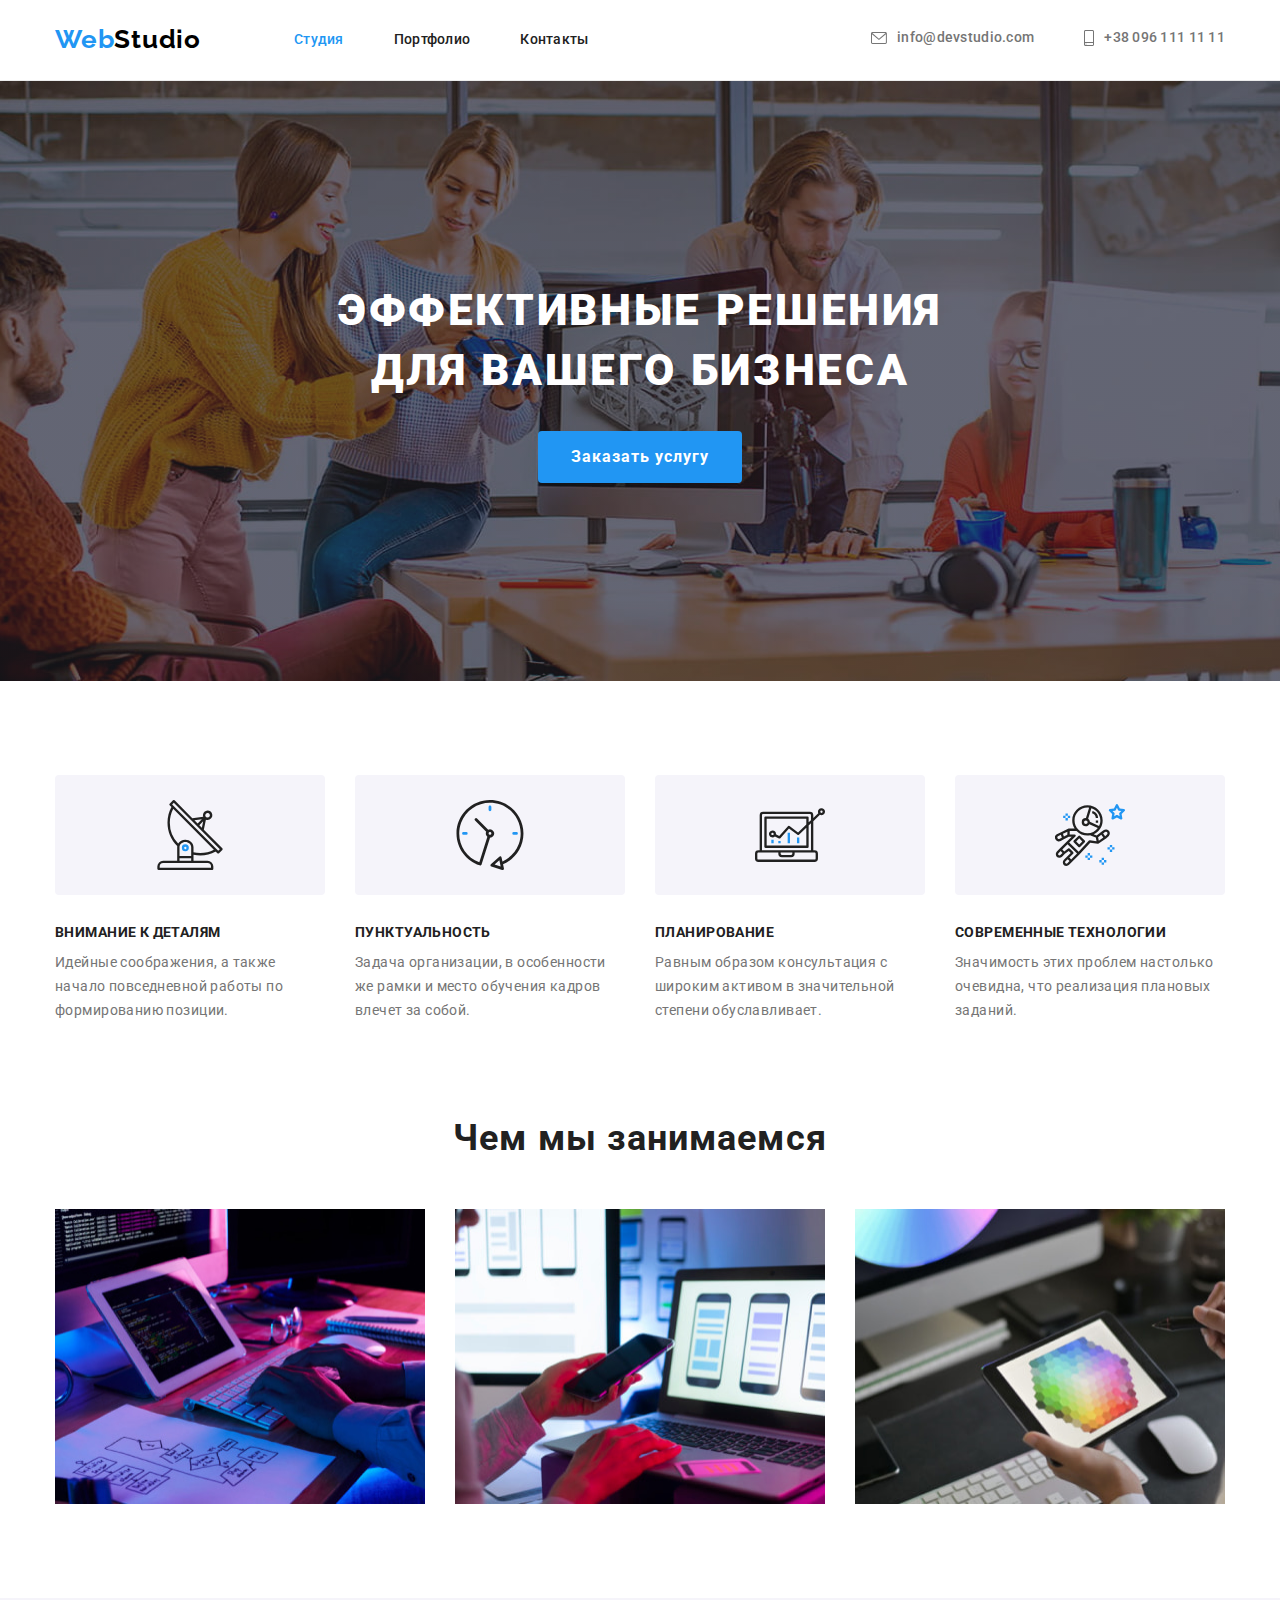
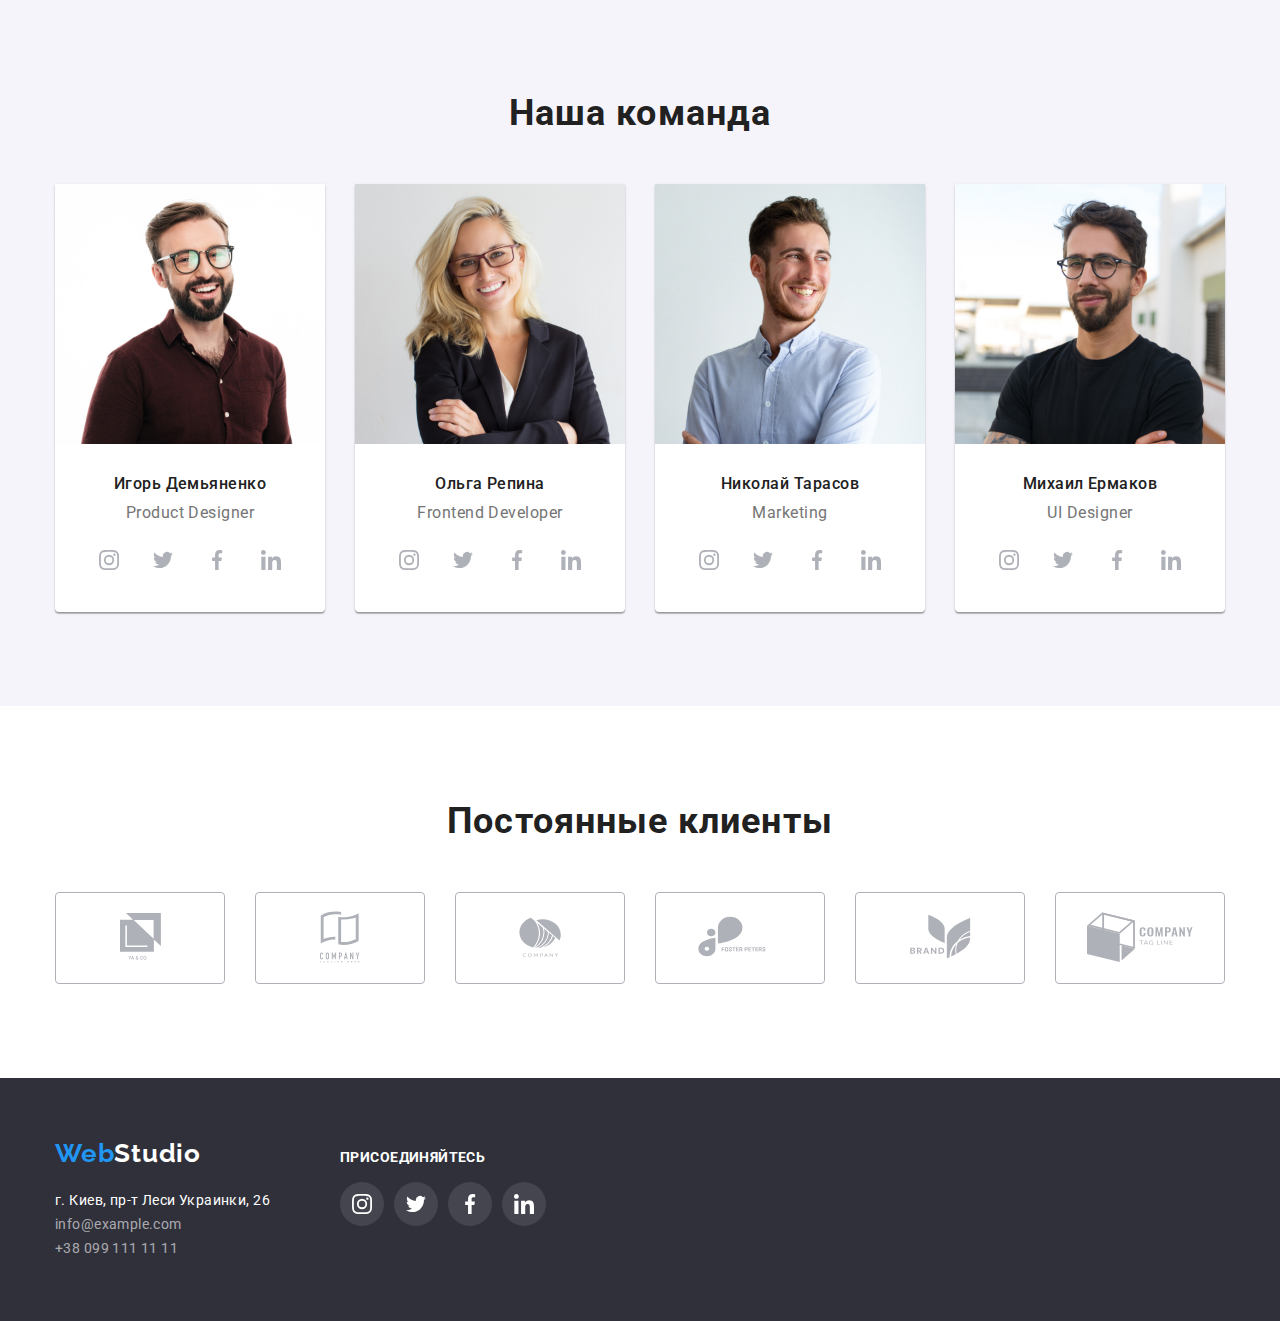
==== commit be53246a: "добавляет иконки соц сетей и компаний" ====
--- a/index.html
+++ b/index.html
@@ -169,25 +169,25 @@
             <div class="team-sign">
             <h3 class="team-subject">Игорь Демьяненко</h3>
             <p class="team-text" lang="en">Product Designer</p>
-            <ul class="team-media">
-              <li class="team-media-list">
-                <a class="team-media-list-icon" href="">
-                <svg class="teams-icons">
-                <use href="./images/st1/symbol-defs.svg#icon-instagram"></use>
-              </svg></a></li>
-              <li class="team-media-list">
-                <a class="team-media-list-icon" href="">
-                <svg class="teams-icons">
-                <use href="./images/st1/symbol-defs.svg#icon-twitter"></use>
-              </svg></a></li>
-              <li class="team-media-list">
-                <a class="team-media-list-icon" href="">
-                <svg class="teams-icons">
-                <use href="./images/st1/symbol-defs.svg#icon-facebook"></use>
-              </svg></a></li>
-              <li class="team-media-list">
-                <a class="team-media-list-icon" href="">
-                <svg class="teams-icons">
+            <ul class="team-media list">
+              <li class="team-item">
+                <a class="team-link" href="">
+                <svg class="teams-icons" width="20" height="20">
+                <use href="./images/st1/symbol-defs.svg#icon-instagram"></use>
+              </svg></a></li>
+              <li class="team-item">
+                <a class="team-link" href="">
+                <svg class="teams-icons" width="20" height="20">
+                <use href="./images/st1/symbol-defs.svg#icon-twitter"></use>
+              </svg></a></li>
+              <li class="team-item">
+                <a class="team-link" href="">
+                <svg class="teams-icons" width="20" height="20">
+                <use href="./images/st1/symbol-defs.svg#icon-facebook"></use>
+              </svg></a></li>
+              <li class="team-item">
+                <a class="team-link" href="">
+                <svg class="teams-icons" width="20" height="20">
                 <use href="./images/st1/symbol-defs.svg#icon-linkedin"></use>
               </svg></a></li>
             </ul>
@@ -203,6 +203,28 @@
             /><div class="team-sign">
             <h3 class="team-subject">Ольга Репина</h3>
             <p class="team-text" lang="en">Frontend Developer</p>
+            <ul class="team-media list">
+              <li class="team-item">
+                <a class="team-link" href="">
+                <svg class="teams-icons" width="20" height="20">
+                <use href="./images/st1/symbol-defs.svg#icon-instagram"></use>
+              </svg></a></li>
+              <li class="team-item">
+                <a class="team-link" href="">
+                <svg class="teams-icons" width="20" height="20">
+                <use href="./images/st1/symbol-defs.svg#icon-twitter"></use>
+              </svg></a></li>
+              <li class="team-item">
+                <a class="team-link" href="">
+                <svg class="teams-icons" width="20" height="20">
+                <use href="./images/st1/symbol-defs.svg#icon-facebook"></use>
+              </svg></a></li>
+              <li class="team-item">
+                <a class="team-link" href="">
+                <svg class="teams-icons" width="20" height="20">
+                <use href="./images/st1/symbol-defs.svg#icon-linkedin"></use>
+              </svg></a></li>
+            </ul>
           </div></li>
           <li class="team-items">
             <img
@@ -214,6 +236,28 @@
             /><div class="team-sign">
             <h3 class="team-subject">Николай Тарасов</h3>
             <p class="team-text" lang="en">Marketing</p>
+            <ul class="team-media list">
+              <li class="team-item">
+                <a class="team-link" href="">
+                <svg class="teams-icons" width="20" height="20">
+                <use href="./images/st1/symbol-defs.svg#icon-instagram"></use>
+              </svg></a></li>
+              <li class="team-item">
+                <a class="team-link" href="">
+                <svg class="teams-icons" width="20" height="20">
+                <use href="./images/st1/symbol-defs.svg#icon-twitter"></use>
+              </svg></a></li>
+              <li class="team-item">
+                <a class="team-link" href="">
+                <svg class="teams-icons" width="20" height="20">
+                <use href="./images/st1/symbol-defs.svg#icon-facebook"></use>
+              </svg></a></li>
+              <li class="team-item">
+                <a class="team-link" href="">
+                <svg class="teams-icons" width="20" height="20">
+                <use href="./images/st1/symbol-defs.svg#icon-linkedin"></use>
+              </svg></a></li>
+            </ul>
           </div></li>
           <li class="team-items">
             <img
@@ -225,20 +269,72 @@
             /><div class="team-sign">
             <h3 class="team-subject">Михаил Ермаков</h3>
             <p class="team-text" lang="en">UI Designer</p>
+            <ul class="team-media list">
+              <li class="team-item">
+                <a class="team-link" href="">
+                <svg class="teams-icons" width="20" height="20">
+                <use href="./images/st1/symbol-defs.svg#icon-instagram"></use>
+              </svg></a></li>
+              <li class="team-item">
+                <a class="team-link" href="">
+                <svg class="teams-icons" width="20" height="20">
+                <use href="./images/st1/symbol-defs.svg#icon-twitter"></use>
+              </svg></a></li>
+              <li class="team-item">
+                <a class="team-link" href="">
+                <svg class="teams-icons" width="20" height="20">
+                <use href="./images/st1/symbol-defs.svg#icon-facebook"></use>
+              </svg></a></li>
+              <li class="team-item">
+                <a class="team-link" href="">
+                <svg class="teams-icons" width="20" height="20">
+                <use href="./images/st1/symbol-defs.svg#icon-linkedin"></use>
+              </svg></a></li>
+            </ul>
           </div></li>
         </ul></div>
       </section>
       <!-- Постоянные клиенты -->
       <section class="customers section">
         <div class="container">
-          <h2 class="container-title">Постоянные клиенты</h2>
-          <ul class="container-list list">
-            <li class="container-items"></li>
-            <li class="container-items"></li>
-            <li class="container-items"></li>
-            <li class="container-items"></li>
-            <li class="container-items"></li>
-            <li class="container-items"></li>
+          <h2 class="customers-title">Постоянные клиенты</h2>
+          <ul class="customers-list list">
+            <li class="customers-items">
+              <a class="customers-link" href="">
+                <svg class="customers-icons" width="41" height="47">
+                <use href="./images/st1/symbol-defs.svg#icon-group1"></use>
+              </svg></a>
+            </li>
+            <li class="customers-items">
+              <a class="customers-link" href="">
+                <svg class="customers-icons" width="40" height="52">
+                <use href="./images/st1/symbol-defs.svg#icon-group2"></use>
+              </svg></a>
+            </li>
+            <li class="customers-items">
+              <a class="customers-link" href="">
+                <svg class="customers-icons" width="44" height="40">
+                <use href="./images/st1/symbol-defs.svg#icon-group3"></use>
+              </svg></a>
+            </li>
+            <li class="customers-items">
+              <a class="customers-link" href="">
+                <svg class="customers-icons" width="84" height="41">
+                <use href="./images/st1/symbol-defs.svg#icon-group4"></use>
+              </svg></a>
+            </li>
+            <li class="customers-items">
+              <a class="customers-link" href="">
+                <svg class="customers-icons" width="63" height="45"">
+                <use href="./images/st1/symbol-defs.svg#icon-group5"></use>
+              </svg></a>
+            </li>
+            <li class="customers-items">
+              <a class="customers-link" href="">
+                <svg class="customers-icons" width="106" height="60">
+                <use href="./images/st1/symbol-defs.svg#icon-group6"></use>
+              </svg></a>
+            </li>
           </ul>
         </div>
       </section>
@@ -262,14 +358,29 @@
       </address>
       </li>
       <li class="footer-list">
-        <section class="socials">
       <h3 class="socials-title">присоединяйтесь</h3> 
-      <ul class="socials-list list">
-        <li class="socials-items"></li>
-        <li class="socials-items"></li>
-        <li class="socials-items"></li>
-        <li class="socials-items"></li>
-      </ul>
+      <ul class="socials-media list">
+              <li class="socials-item">
+                <a class="socials-link" href="">
+                <svg class="socials-icons" width="20" height="20">
+                <use href="./images/st1/symbol-defs.svg#icon-instagram"></use>
+              </svg></a></li>
+              <li class="socials-item">
+                <a class="socials-link" href="">
+                <svg class="socials-icons" width="20" height="20">
+                <use href="./images/st1/symbol-defs.svg#icon-twitter"></use>
+              </svg></a></li>
+              <li class="socials-item">
+                <a class="socials-link" href="">
+                <svg class="socials-icons" width="20" height="20">
+                <use href="./images/st1/symbol-defs.svg#icon-facebook"></use>
+              </svg></a></li>
+              <li class="socials-item">
+                <a class="socials-link" href="">
+                <svg class="socials-icons" width="20" height="20">
+                <use href="./images/st1/symbol-defs.svg#icon-linkedin"></use>
+              </svg></a></li>
+            </ul>
       
       </li>
       </ul>
--- a/css/styles.css
+++ b/css/styles.css
@@ -7,12 +7,17 @@
   --hidden-text-color: #ffffff;
   --visible-text-color: #000000;
   --overlay-text-color: rgba(255, 255, 255, 0.6);
+  
   --accent-color: #2196f3;
   --accent-active-color: #188ce8;
   --portfoli-conteiner: #eeeeee;
 
   --first-bg-color: #2f303a;
   --second-bg-color: #f5f4fa;
+
+  --primary-icon-color: #AFB1B8;
+  --overlay-icon-color: rgba(255, 255, 255, 0.1);
+
 }
 
 img {
@@ -139,8 +144,8 @@
   cursor: pointer;
 }
 
-.icon-header:hover,
-.icon-header::focus {
+.item:hover .icon-header,
+.item:focus .icon-header {
   fill: var(--accent-color);
 }
 
@@ -336,9 +341,51 @@
   text-align: center;
   letter-spacing: 0.03em;
 }
+
+
+.team-media{
+ display: flex;
+ justify-content: center;
+ padding-top: 16px;
+}
+
+.team-item:not(:last-child){
+  margin-right: 10px;
+}
+
+.team-item{
+  display: flex;
+  justify-content: center;
+  align-items: center;
+  width: 44px;
+  height: 44px;
+  border-radius: 50%;
+}
+
+.team-link{
+  display: inline-block;
+  fill: var(--primary-icon-color);
+  width: 20px;
+  height: 20px;
+}
+
+.team-item:hover,
+.team-item:focus {
+  background-color: var(--accent-color);
+}
+
+.team-item:hover .team-link,
+.team-item:focus .team-link {
+  fill: var(--hidden-text-color);
+}
+
+
+
+
+
 /* customers */
 
-.container-title {
+.customers-title {
   font-weight: 700;
   font-size: 36px;
   line-height: 1.17;
@@ -346,6 +393,50 @@
   letter-spacing: 0.03em;
   color: var(--title-text-color);
 }
+
+.customers-list {
+  display: flex;
+  justify-content: center;
+  padding-top: 50px;
+  
+}
+
+.customers-items:not(:last-child) {
+  margin-right: 30px;
+}
+
+.customers-items {
+  display: flex;
+  justify-content: center;
+  align-items: center;
+  width: 170px;
+  height: 92px;
+  border: 1px solid var(--primary-icon-color);
+  border-radius: 4px;
+}
+
+.customers-link {
+  display: inline-block;
+  fill: var(--primary-icon-color);
+
+}
+
+/* .customers-items:hover,
+.customers-items:focus {
+  background-color: var(--accent-color);
+} */
+
+.customers-items:hover .customers-link,
+.customers-items:focus .customers-link {
+  fill: var(--accent-color);
+ 
+}
+
+.customers-items:hover ,
+.customers-items:focus{
+  border: 1px solid var(--accent-color);
+}
+
 
 /* footer */
 
@@ -403,6 +494,43 @@
   text-transform: uppercase;
   color: var(--hidden-text-color);
 }
+
+.socials-media {
+  display: flex;
+  justify-content: center;
+  padding-top: 16px;
+}
+
+.socials-item:not(:last-child) {
+  margin-right: 10px;
+}
+
+.socials-item {
+  display: flex;
+  justify-content: center;
+  align-items: center;
+  width: 44px;
+  height: 44px;
+  border-radius: 50%;
+  background: var(--overlay-icon-color);
+}
+
+.socials-link {
+  display: inline-block;
+  fill: var(--hidden-text-color);
+  width: 20px;
+  height: 20px;
+
+}
+
+.socials-item:hover,
+.socials-item:focus {
+  background-color: var(--accent-color);
+}
+
+
+
+
 
 /* gallery */
 
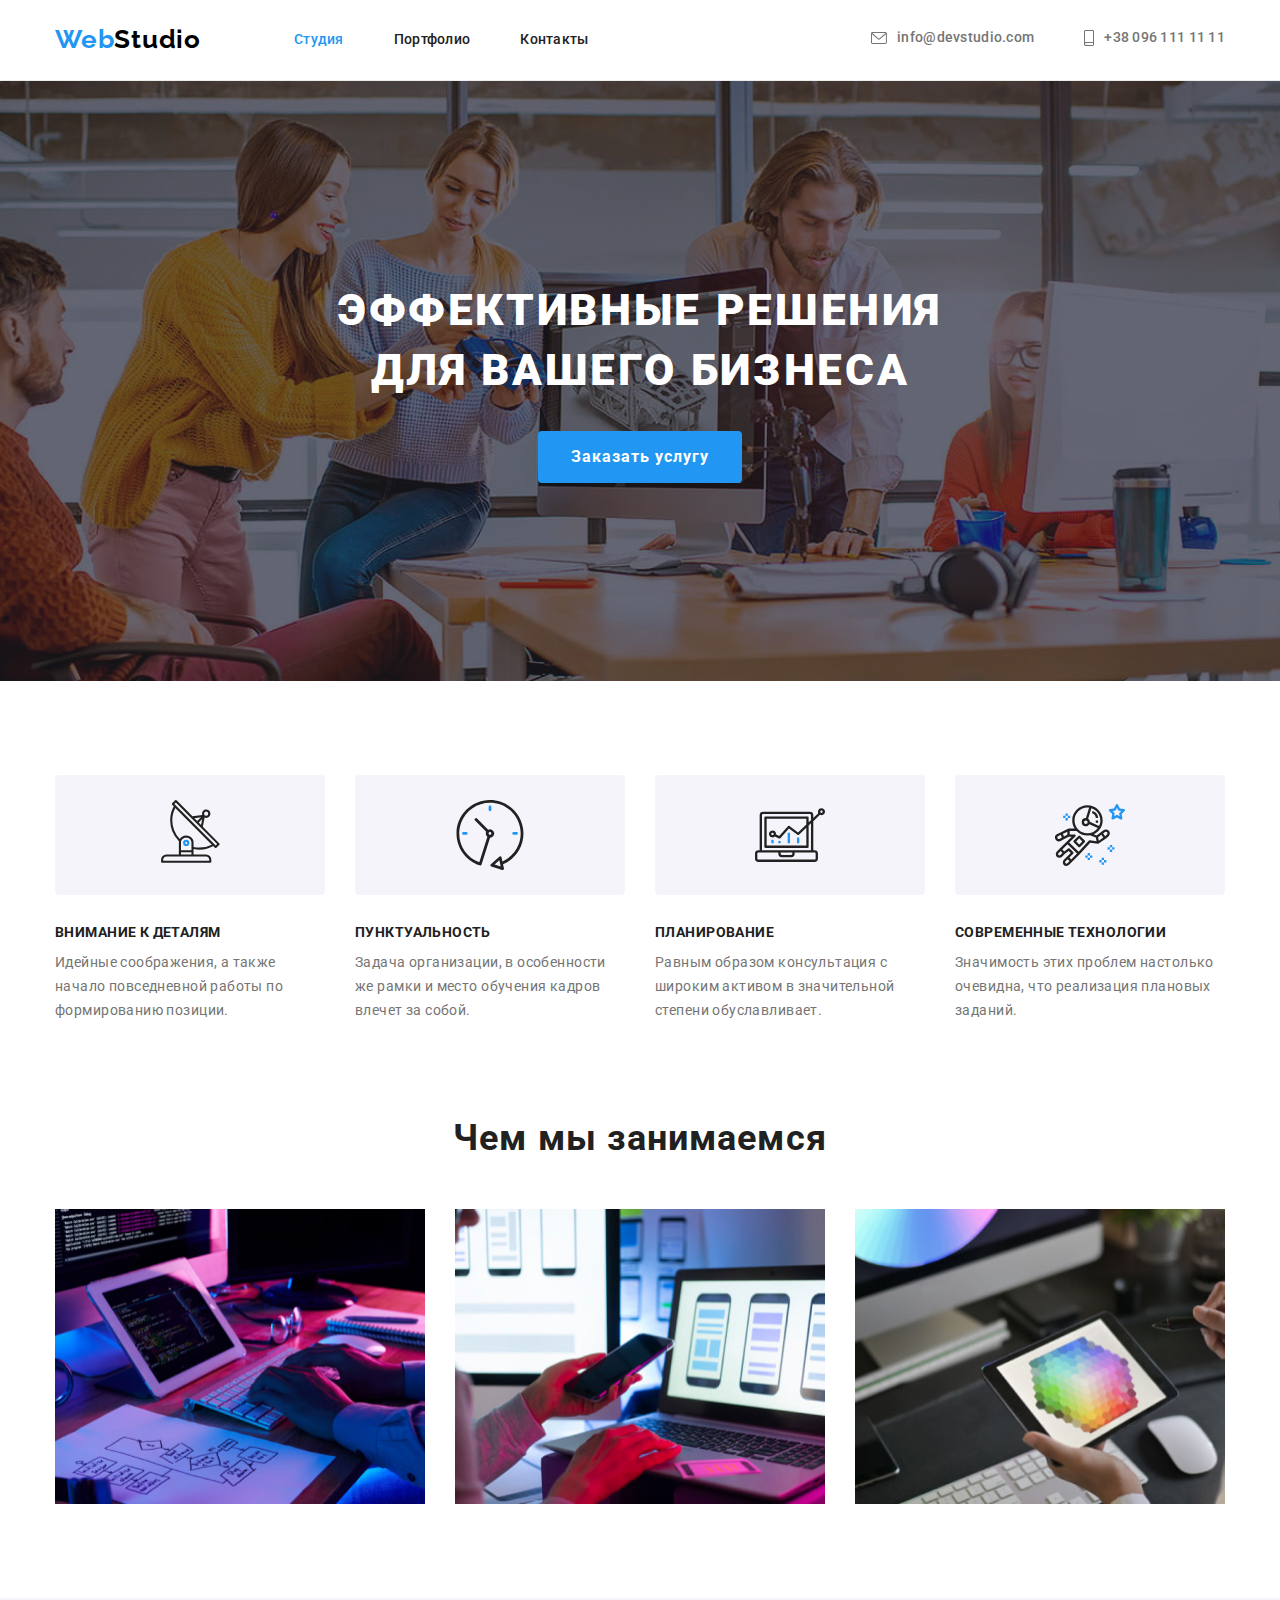
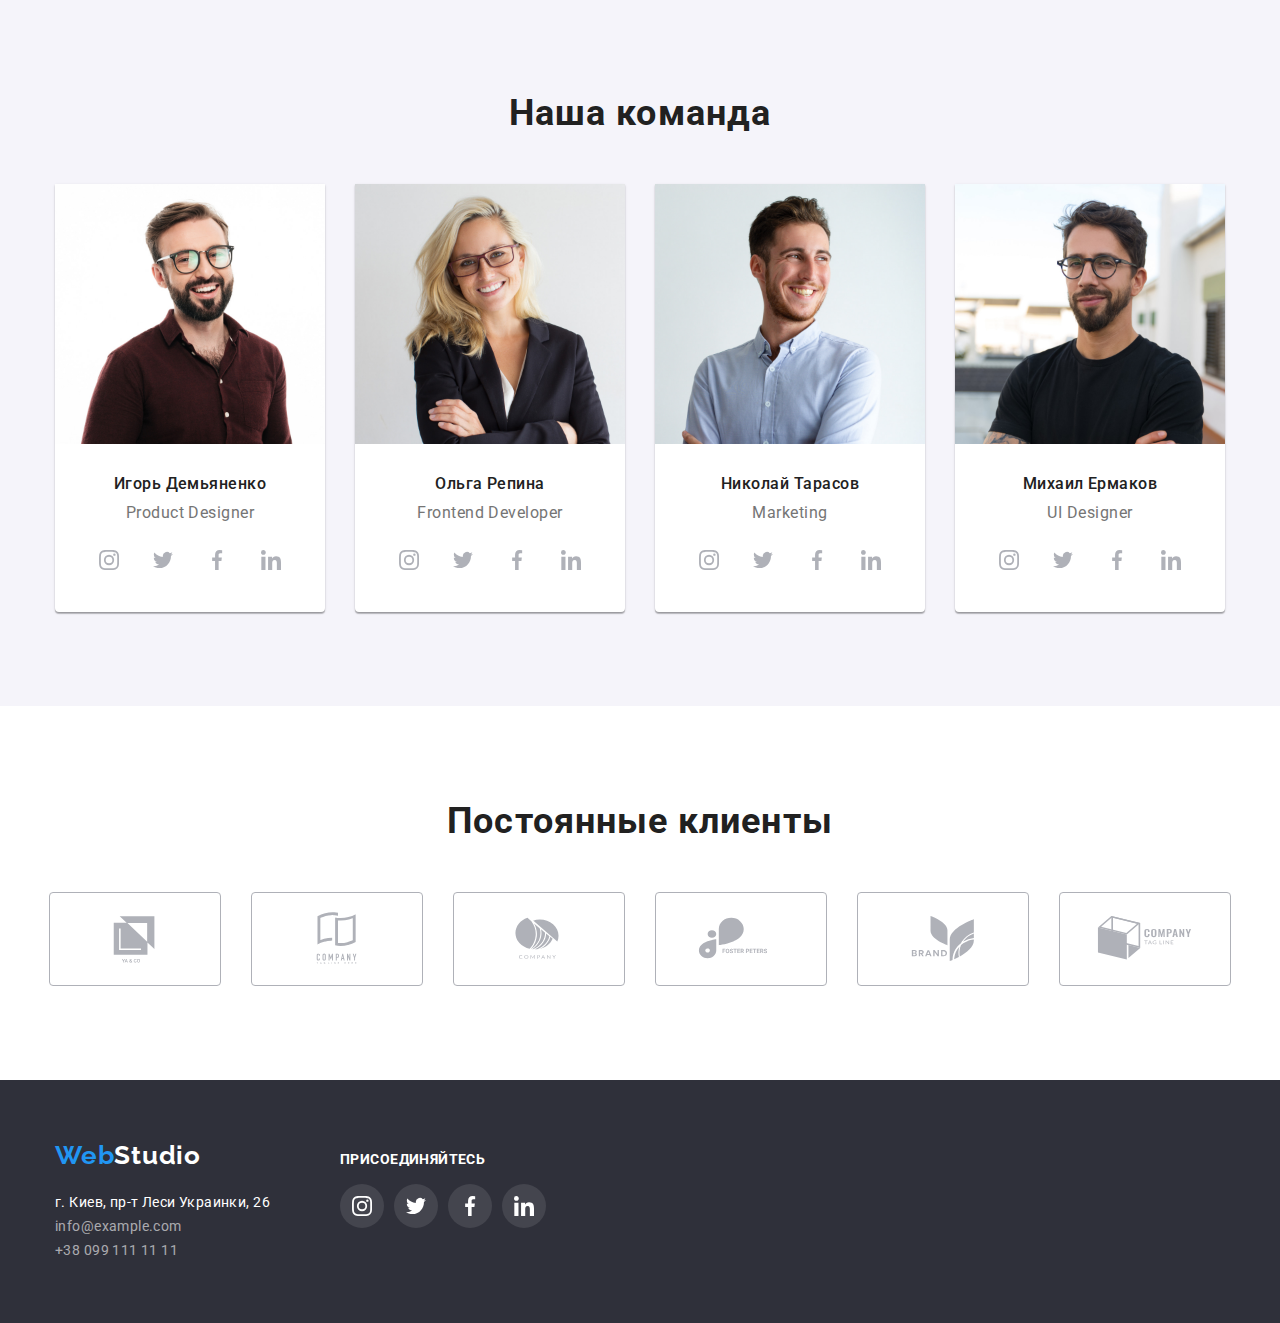
==== commit cf4a2504: "исправляет ошибки" ====
--- a/index.html
+++ b/index.html
@@ -16,283 +16,315 @@
       href="https://cdn.jsdelivr.net/npm/modern-normalize@1.1.0/modern-normalize.min.css"
     />
     <link rel="stylesheet" href="./css/styles.css" />
- 
   </head>
   <body>
     <!-- Шапка проекта -->
     <header class="header">
       <div class="container site">
-                <nav class="site">
+        <nav class="site">
           <a class="logo" href=""><span class="logo-primary">Web</span>Studio</a>
           <ul class="site-nav list">
             <li class="item">
-              <a class="link  current" href="./index.html">Студия</a>
+              <a class="link current" href="./index.html">Студия</a>
             </li>
             <li class="item">
-              <a class="link " href="./portfolio.html" >Портфолио</a>
-            </li>
-           <li class="item">
-              <a class="link " href="" >Контакты</a>
+              <a class="link" href="./portfolio.html">Портфолио</a>
+            </li>
+            <li class="item">
+              <a class="link" href="">Контакты</a>
             </li>
           </ul>
         </nav>
-      <ul class="contacts-header list">
-            <li class="item">
-             <a class="contact link" href="mailto:info@devstudio.com"> 
-               <svg class="icon-header" width="16" height="12">
+        <ul class="contacts-header list">
+          <li class="item">
+            <a class="contact link" href="mailto:info@devstudio.com">
+              <svg class="icon-header" width="16" height="12">
                 <use href="./images/st1/symbol-defs.svg#icon-envelope"></use>
               </svg>
-              info@devstudio.com</a>
-            </li>
-            <li class="item">
-              <a class="contact link" href="tel:+380961111111">
-                <svg class="icon-header" width="10" height="16">
+              info@devstudio.com</a
+            >
+          </li>
+          <li class="item">
+            <a class="contact link" href="tel:+380961111111">
+              <svg class="icon-header" width="10" height="16">
                 <use href="./images/st1/symbol-defs.svg#icon-smartphone"></use>
               </svg>
-              +38 096 111 11 11</a>
-            </li>
-          </ul>
-      </div>        
-              
+              +38 096 111 11 11</a
+            >
+          </li>
+        </ul>
+      </div>
     </header>
     <!-- Тело проекта -->
     <main>
       <!-- Эффективные решения-->
       <section class="hero">
         <div class="container">
-        <h1 class="hero-title">Эффективные решения для вашего бизнеса</h1>
-        <button class="hero-button" type="button">Заказать услугу</button>
-      </div>
+          <h1 class="hero-title">Эффективные решения для вашего бизнеса</h1>
+          <button class="hero-button" type="button">Заказать услугу</button>
+        </div>
       </section>
       <!-- Особенности -->
       <section class="feature section">
         <div class="container">
           <ul class="feature-list list">
-            
-           <li class="feature-items">
-             <div class="badge">
-             <svg class="badge-icon" width="70" height="70" >
-                <use href="./images/st1/symbol-defs.svg#icon-antenna"></use>
-              </svg>
-              </div>
-            <h3 class="feature-title">Внимание к деталям</h3>
-            <p class="feature-text">
-              Идейные соображения, а также начало повседневной работы по формированию позиции.
-            </p>
-          </li>
+            <li class="feature-items">
+              <div class="badge">
+                <svg class="badge-icon" width="70" height="70">
+                  <use href="./images/st1/symbol-defs.svg#icon-antenna"></use>
+                </svg>
+              </div>
+              <h3 class="feature-title">Внимание к деталям</h3>
+              <p class="feature-text">
+                Идейные соображения, а также начало повседневной работы по формированию позиции.
+              </p>
+            </li>
 
-          <li class="feature-items">
-            <div class="badge">
-            <svg class="badge-icon" width="70" height="70" >
-                <use href="./images/st1/symbol-defs.svg#icon-clock"></use>
-              </svg>
-              </div>
-            <h3 class="feature-title">Пунктуальность</h3>
-            <p class="feature-text">
-              Задача организации, в особенности же рамки и место обучения кадров влечет за собой.
-            </p>
-          </li>
+            <li class="feature-items">
+              <div class="badge">
+                <svg class="badge-icon" width="70" height="70">
+                  <use href="./images/st1/symbol-defs.svg#icon-clock"></use>
+                </svg>
+              </div>
+              <h3 class="feature-title">Пунктуальность</h3>
+              <p class="feature-text">
+                Задача организации, в особенности же рамки и место обучения кадров влечет за собой.
+              </p>
+            </li>
 
-          <li class="feature-items">
-            <div class="badge">
-            <svg class="badge-icon" width="70" height="70" >
-                <use href="./images/st1/symbol-defs.svg#icon-diagram"></use>
-              </svg>
-              </div>
-            <h3 class="feature-title">Планирование</h3>
-            <p class="feature-text">
-              Равным образом консультация с широким активом в значительной степени обуславливает.
-            </p>
-          </li>
+            <li class="feature-items">
+              <div class="badge">
+                <svg class="badge-icon" width="70" height="70">
+                  <use href="./images/st1/symbol-defs.svg#icon-diagram"></use>
+                </svg>
+              </div>
+              <h3 class="feature-title">Планирование</h3>
+              <p class="feature-text">
+                Равным образом консультация с широким активом в значительной степени обуславливает.
+              </p>
+            </li>
 
-          <li class="feature-items">
-            <div class="badge">
-            <svg class="badge-icon" width="70" height="70" >
-                <use href="./images/st1/symbol-defs.svg#icon-astronaut"></use>
-              </svg>
-              </div>
-            <h3 class="feature-title">Современные технологии</h3>
-            <p class="feature-text">
-              Значимость этих проблем настолько очевидна, что реализация плановых заданий.
-            </p>
-          </li>
-        </ul>
+            <li class="feature-items">
+              <div class="badge">
+                <svg class="badge-icon" width="70" height="70">
+                  <use href="./images/st1/symbol-defs.svg#icon-astronaut"></use>
+                </svg>
+              </div>
+              <h3 class="feature-title">Современные технологии</h3>
+              <p class="feature-text">
+                Значимость этих проблем настолько очевидна, что реализация плановых заданий.
+              </p>
+            </li>
+          </ul>
+        </div>
       </section>
+
       <!-- Чем мы занимаемся -->
       <section class="activity">
         <div class="container">
-        <h2 class="activity-title">Чем мы занимаемся</h2>
-        <ul class="activity-list list">
-          <li class="activity-items">
-            <img
-              class="activity-img"
-              src="./images/st1/block1/img-1.jpg"
-              alt="верстка проекта"
-              width="370"
-              height="295"
-            />
-          </li>
-          <li class="activity-items">
-            <img
-              class="activity-img"
-              src="./images/st1/block1/img-2.jpg"
-              alt="дизайн проекта"
-              width="370"
-              height="295"
-            />
-          </li>
-          <li class="activity-items">
-            <img
-              class="activity-img"
-              src="./images/st1/block1/img-3.jpg"
-              alt="программирование проекта"
-              width="370"
-              height="295"
-            />
-          </li>
-        </ul>
+          <h2 class="activity-title">Чем мы занимаемся</h2>
+          <ul class="activity-list list">
+            <li class="activity-items">
+              <img
+                class="activity-img"
+                src="./images/st1/block1/img-1.jpg"
+                alt="верстка проекта"
+                width="370"
+                height="295"
+              />
+            </li>
+            <li class="activity-items">
+              <img
+                class="activity-img"
+                src="./images/st1/block1/img-2.jpg"
+                alt="дизайн проекта"
+                width="370"
+                height="295"
+              />
+            </li>
+            <li class="activity-items">
+              <img
+                class="activity-img"
+                src="./images/st1/block1/img-3.jpg"
+                alt="программирование проекта"
+                width="370"
+                height="295"
+              />
+            </li>
+          </ul>
         </div>
       </section>
       <!-- Наша команда -->
       <section class="team section">
         <div class="container">
           <h2 class="team-title">Наша команда</h2>
-        <ul class="team-list list">
-          <li class="team-items">
-            <img
-              class="team-img"
-              src="./images/st1/block2/img-1.jpg"
-              alt="Игорь Демьяненко"
-              width="270"
-              height="260"
-            />
-            <div class="team-sign">
-            <h3 class="team-subject">Игорь Демьяненко</h3>
-            <p class="team-text" lang="en">Product Designer</p>
-            <ul class="team-media list">
-              <li class="team-item">
-                <a class="team-link" href="">
-                <svg class="teams-icons" width="20" height="20">
-                <use href="./images/st1/symbol-defs.svg#icon-instagram"></use>
-              </svg></a></li>
-              <li class="team-item">
-                <a class="team-link" href="">
-                <svg class="teams-icons" width="20" height="20">
-                <use href="./images/st1/symbol-defs.svg#icon-twitter"></use>
-              </svg></a></li>
-              <li class="team-item">
-                <a class="team-link" href="">
-                <svg class="teams-icons" width="20" height="20">
-                <use href="./images/st1/symbol-defs.svg#icon-facebook"></use>
-              </svg></a></li>
-              <li class="team-item">
-                <a class="team-link" href="">
-                <svg class="teams-icons" width="20" height="20">
-                <use href="./images/st1/symbol-defs.svg#icon-linkedin"></use>
-              </svg></a></li>
-            </ul>
-          </div>
-          </li>
-          <li class="team-items">
-            <img
-              class="team-img"
-              src="./images/st1/block2/img-2.jpg"
-              alt="Ольга Репина"
-              width="270"
-              height="260"
-            /><div class="team-sign">
-            <h3 class="team-subject">Ольга Репина</h3>
-            <p class="team-text" lang="en">Frontend Developer</p>
-            <ul class="team-media list">
-              <li class="team-item">
-                <a class="team-link" href="">
-                <svg class="teams-icons" width="20" height="20">
-                <use href="./images/st1/symbol-defs.svg#icon-instagram"></use>
-              </svg></a></li>
-              <li class="team-item">
-                <a class="team-link" href="">
-                <svg class="teams-icons" width="20" height="20">
-                <use href="./images/st1/symbol-defs.svg#icon-twitter"></use>
-              </svg></a></li>
-              <li class="team-item">
-                <a class="team-link" href="">
-                <svg class="teams-icons" width="20" height="20">
-                <use href="./images/st1/symbol-defs.svg#icon-facebook"></use>
-              </svg></a></li>
-              <li class="team-item">
-                <a class="team-link" href="">
-                <svg class="teams-icons" width="20" height="20">
-                <use href="./images/st1/symbol-defs.svg#icon-linkedin"></use>
-              </svg></a></li>
-            </ul>
-          </div></li>
-          <li class="team-items">
-            <img
-              class="team-img"
-              src="./images/st1/block2/img-3.jpg"
-              alt="Николай Тарасов"
-              width="270"
-              height="260"
-            /><div class="team-sign">
-            <h3 class="team-subject">Николай Тарасов</h3>
-            <p class="team-text" lang="en">Marketing</p>
-            <ul class="team-media list">
-              <li class="team-item">
-                <a class="team-link" href="">
-                <svg class="teams-icons" width="20" height="20">
-                <use href="./images/st1/symbol-defs.svg#icon-instagram"></use>
-              </svg></a></li>
-              <li class="team-item">
-                <a class="team-link" href="">
-                <svg class="teams-icons" width="20" height="20">
-                <use href="./images/st1/symbol-defs.svg#icon-twitter"></use>
-              </svg></a></li>
-              <li class="team-item">
-                <a class="team-link" href="">
-                <svg class="teams-icons" width="20" height="20">
-                <use href="./images/st1/symbol-defs.svg#icon-facebook"></use>
-              </svg></a></li>
-              <li class="team-item">
-                <a class="team-link" href="">
-                <svg class="teams-icons" width="20" height="20">
-                <use href="./images/st1/symbol-defs.svg#icon-linkedin"></use>
-              </svg></a></li>
-            </ul>
-          </div></li>
-          <li class="team-items">
-            <img
-              class="team-img"
-              src="./images/st1/block2/img-4.jpg"
-              alt="Михаил Ермаков"
-              width="270"
-              height="260"
-            /><div class="team-sign">
-            <h3 class="team-subject">Михаил Ермаков</h3>
-            <p class="team-text" lang="en">UI Designer</p>
-            <ul class="team-media list">
-              <li class="team-item">
-                <a class="team-link" href="">
-                <svg class="teams-icons" width="20" height="20">
-                <use href="./images/st1/symbol-defs.svg#icon-instagram"></use>
-              </svg></a></li>
-              <li class="team-item">
-                <a class="team-link" href="">
-                <svg class="teams-icons" width="20" height="20">
-                <use href="./images/st1/symbol-defs.svg#icon-twitter"></use>
-              </svg></a></li>
-              <li class="team-item">
-                <a class="team-link" href="">
-                <svg class="teams-icons" width="20" height="20">
-                <use href="./images/st1/symbol-defs.svg#icon-facebook"></use>
-              </svg></a></li>
-              <li class="team-item">
-                <a class="team-link" href="">
-                <svg class="teams-icons" width="20" height="20">
-                <use href="./images/st1/symbol-defs.svg#icon-linkedin"></use>
-              </svg></a></li>
-            </ul>
-          </div></li>
-        </ul></div>
+          <ul class="team-list list">
+            <li class="team-items">
+              <img
+                class="team-img"
+                src="./images/st1/block2/img-1.jpg"
+                alt="Игорь Демьяненко"
+                width="270"
+                height="260"
+              />
+              <div class="team-sign">
+                <h3 class="team-subject">Игорь Демьяненко</h3>
+                <p class="team-text" lang="en">Product Designer</p>
+                <ul class="team-media list">
+                  <li class="team-item">
+                    <a class="team-link" href="">
+                      <svg class="teams-icons" width="20" height="20">
+                        <use href="./images/st1/symbol-defs.svg#icon-instagram"></use>
+                      </svg>
+                    </a>
+                  </li>
+                  <li class="team-item">
+                    <a class="team-link" href="">
+                      <svg class="teams-icons" width="20" height="20">
+                        <use href="./images/st1/symbol-defs.svg#icon-twitter"></use>
+                      </svg>
+                    </a>
+                  </li>
+                  <li class="team-item">
+                    <a class="team-link" href="">
+                      <svg class="teams-icons" width="20" height="20">
+                        <use href="./images/st1/symbol-defs.svg#icon-facebook"></use>
+                      </svg>
+                    </a>
+                  </li>
+                  <li class="team-item">
+                    <a class="team-link" href="">
+                      <svg class="teams-icons" width="20" height="20">
+                        <use href="./images/st1/symbol-defs.svg#icon-linkedin"></use>
+                      </svg>
+                    </a>
+                  </li>
+                </ul>
+              </div>
+            </li>
+            <li class="team-items">
+              <img
+                class="team-img"
+                src="./images/st1/block2/img-2.jpg"
+                alt="Ольга Репина"
+                width="270"
+                height="260"
+              />
+              <div class="team-sign">
+                <h3 class="team-subject">Ольга Репина</h3>
+                <p class="team-text" lang="en">Frontend Developer</p>
+                <ul class="team-media list">
+                  <li class="team-item">
+                    <a class="team-link" href="">
+                      <svg class="teams-icons" width="20" height="20">
+                        <use href="./images/st1/symbol-defs.svg#icon-instagram"></use>
+                      </svg>
+                    </a>
+                  </li>
+                  <li class="team-item">
+                    <a class="team-link" href="">
+                      <svg class="teams-icons" width="20" height="20">
+                        <use href="./images/st1/symbol-defs.svg#icon-twitter"></use>
+                      </svg>
+                    </a>
+                  </li>
+                  <li class="team-item">
+                    <a class="team-link" href="">
+                      <svg class="teams-icons" width="20" height="20">
+                        <use href="./images/st1/symbol-defs.svg#icon-facebook"></use>
+                      </svg>
+                    </a>
+                  </li>
+                  <li class="team-item">
+                    <a class="team-link" href="">
+                      <svg class="teams-icons" width="20" height="20">
+                        <use href="./images/st1/symbol-defs.svg#icon-linkedin"></use>
+                      </svg>
+                    </a>
+                  </li>
+                </ul>
+              </div>
+            </li>
+            <li class="team-items">
+              <img
+                class="team-img"
+                src="./images/st1/block2/img-3.jpg"
+                alt="Николай Тарасов"
+                width="270"
+                height="260"
+              />
+              <div class="team-sign">
+                <h3 class="team-subject">Николай Тарасов</h3>
+                <p class="team-text" lang="en">Marketing</p>
+                <ul class="team-media list">
+                  <li class="team-item">
+                    <a class="team-link" href="">
+                      <svg class="teams-icons" width="20" height="20">
+                        <use href="./images/st1/symbol-defs.svg#icon-instagram"></use></svg
+                    ></a>
+                  </li>
+                  <li class="team-item">
+                    <a class="team-link" href="">
+                      <svg class="teams-icons" width="20" height="20">
+                        <use href="./images/st1/symbol-defs.svg#icon-twitter"></use></svg
+                    ></a>
+                  </li>
+                  <li class="team-item">
+                    <a class="team-link" href="">
+                      <svg class="teams-icons" width="20" height="20">
+                        <use href="./images/st1/symbol-defs.svg#icon-facebook"></use></svg
+                    ></a>
+                  </li>
+                  <li class="team-item">
+                    <a class="team-link" href="">
+                      <svg class="teams-icons" width="20" height="20">
+                        <use href="./images/st1/symbol-defs.svg#icon-linkedin"></use></svg
+                    ></a>
+                  </li>
+                </ul>
+              </div>
+            </li>
+            <li class="team-items">
+              <img
+                class="team-img"
+                src="./images/st1/block2/img-4.jpg"
+                alt="Михаил Ермаков"
+                width="270"
+                height="260"
+              />
+              <div class="team-sign">
+                <h3 class="team-subject">Михаил Ермаков</h3>
+                <p class="team-text" lang="en">UI Designer</p>
+                <ul class="team-media list">
+                  <li class="team-item">
+                    <a class="team-link" href="">
+                      <svg class="teams-icons" width="20" height="20">
+                        <use href="./images/st1/symbol-defs.svg#icon-instagram"></use></svg
+                    ></a>
+                  </li>
+                  <li class="team-item">
+                    <a class="team-link" href="">
+                      <svg class="teams-icons" width="20" height="20">
+                        <use href="./images/st1/symbol-defs.svg#icon-twitter"></use></svg
+                    ></a>
+                  </li>
+                  <li class="team-item">
+                    <a class="team-link" href="">
+                      <svg class="teams-icons" width="20" height="20">
+                        <use href="./images/st1/symbol-defs.svg#icon-facebook"></use></svg
+                    ></a>
+                  </li>
+                  <li class="team-item">
+                    <a class="team-link" href="">
+                      <svg class="teams-icons" width="20" height="20">
+                        <use href="./images/st1/symbol-defs.svg#icon-linkedin"></use></svg
+                    ></a>
+                  </li>
+                </ul>
+              </div>
+            </li>
+          </ul>
+        </div>
       </section>
       <!-- Постоянные клиенты -->
       <section class="customers section">
@@ -301,39 +333,39 @@
           <ul class="customers-list list">
             <li class="customers-items">
               <a class="customers-link" href="">
-                <svg class="customers-icons" width="41" height="47">
-                <use href="./images/st1/symbol-defs.svg#icon-group1"></use>
-              </svg></a>
-            </li>
-            <li class="customers-items">
-              <a class="customers-link" href="">
-                <svg class="customers-icons" width="40" height="52">
-                <use href="./images/st1/symbol-defs.svg#icon-group2"></use>
-              </svg></a>
-            </li>
-            <li class="customers-items">
-              <a class="customers-link" href="">
-                <svg class="customers-icons" width="44" height="40">
-                <use href="./images/st1/symbol-defs.svg#icon-group3"></use>
-              </svg></a>
-            </li>
-            <li class="customers-items">
-              <a class="customers-link" href="">
-                <svg class="customers-icons" width="84" height="41">
-                <use href="./images/st1/symbol-defs.svg#icon-group4"></use>
-              </svg></a>
-            </li>
-            <li class="customers-items">
-              <a class="customers-link" href="">
-                <svg class="customers-icons" width="63" height="45"">
-                <use href="./images/st1/symbol-defs.svg#icon-group5"></use>
-              </svg></a>
-            </li>
-            <li class="customers-items">
-              <a class="customers-link" href="">
-                <svg class="customers-icons" width="106" height="60">
-                <use href="./images/st1/symbol-defs.svg#icon-group6"></use>
-              </svg></a>
+                <svg class="customers-icons" width="106" height="60">
+                  <use href="./images/st1/symbol-defs.svg#icon-group1"></use></svg
+              ></a>
+            </li>
+            <li class="customers-items">
+              <a class="customers-link" href="">
+                <svg class="customers-icons" width="106" height="60">
+                  <use href="./images/st1/symbol-defs.svg#icon-group2"></use></svg
+              ></a>
+            </li>
+            <li class="customers-items">
+              <a class="customers-link" href="">
+                <svg class="customers-icons" width="106" height="60">
+                  <use href="./images/st1/symbol-defs.svg#icon-group3"></use></svg
+              ></a>
+            </li>
+            <li class="customers-items">
+              <a class="customers-link" href="">
+                <svg class="customers-icons" width="106" height="60">
+                  <use href="./images/st1/symbol-defs.svg#icon-group4"></use></svg
+              ></a>
+            </li>
+            <li class="customers-items">
+              <a class="customers-link" href="">
+                <svg class="customers-icons" width="106" height="60">
+                  <use href="./images/st1/symbol-defs.svg#icon-group5"></use></svg
+              ></a>
+            </li>
+            <li class="customers-items">
+              <a class="customers-link" href="">
+                <svg class="customers-icons" width="106" height="60">
+                  <use href="./images/st1/symbol-defs.svg#icon-group6"></use></svg
+              ></a>
             </li>
           </ul>
         </div>
@@ -342,50 +374,50 @@
     <!-- Подвал проекта -->
     <footer class="footer">
       <div class="container">
-        <ul class="footer-address list">
-          <li class="footer-list">
-      <a class="logo-secondary" href=""><span class="logo-primary">Web</span>Studio</a>
-      <address class="contacts-footer">
-        <ul class="contacts-footer-list list">
-          <li>
-            <a class="address-link" href="" target="_blank" rel="noopener noreferrer"
-              >г. Киев, пр-т Леси Украинки, 26
-            </a>
-          </li>
-          <li><a class="link" href="mailtoinfo@example.com">info@example.com</a></li>
-          <li><a class="link" href="tel:+380991111111">+38 099 111 11 11</a></li>
-        </ul>
-      </address>
-      </li>
-      <li class="footer-list">
-      <h3 class="socials-title">присоединяйтесь</h3> 
-      <ul class="socials-media list">
-              <li class="socials-item">
-                <a class="socials-link" href="">
+        <div class="footer-list">
+          <a class="logo-secondary" href=""><span class="logo-primary">Web</span>Studio</a>
+          <address class="contacts-footer">
+            <ul class="contacts-footer-list list">
+              <li>
+                <a class="address-link" href="" target="_blank" rel="noopener noreferrer"
+                  >г. Киев, пр-т Леси Украинки, 26
+                </a>
+              </li>
+              <li><a class="link" href="mailtoinfo@example.com">info@example.com</a></li>
+              <li><a class="link" href="tel:+380991111111">+38 099 111 11 11</a></li>
+            </ul>
+          </address>
+        </div>
+        <div class="footer-list">
+          <h3 class="socials-title">присоединяйтесь</h3>
+          <ul class="socials-media list">
+            <li class="socials-item">
+              <a class="socials-link" href="">
                 <svg class="socials-icons" width="20" height="20">
-                <use href="./images/st1/symbol-defs.svg#icon-instagram"></use>
-              </svg></a></li>
-              <li class="socials-item">
-                <a class="socials-link" href="">
+                  <use href="./images/st1/symbol-defs.svg#icon-instagram"></use></svg
+              ></a>
+            </li>
+            <li class="socials-item">
+              <a class="socials-link" href="">
                 <svg class="socials-icons" width="20" height="20">
-                <use href="./images/st1/symbol-defs.svg#icon-twitter"></use>
-              </svg></a></li>
-              <li class="socials-item">
-                <a class="socials-link" href="">
+                  <use href="./images/st1/symbol-defs.svg#icon-twitter"></use></svg
+              ></a>
+            </li>
+            <li class="socials-item">
+              <a class="socials-link" href="">
                 <svg class="socials-icons" width="20" height="20">
-                <use href="./images/st1/symbol-defs.svg#icon-facebook"></use>
-              </svg></a></li>
-              <li class="socials-item">
-                <a class="socials-link" href="">
+                  <use href="./images/st1/symbol-defs.svg#icon-facebook"></use></svg
+              ></a>
+            </li>
+            <li class="socials-item">
+              <a class="socials-link" href="">
                 <svg class="socials-icons" width="20" height="20">
-                <use href="./images/st1/symbol-defs.svg#icon-linkedin"></use>
-              </svg></a></li>
-            </ul>
-      
-      </li>
-      </ul>
-            </div>
-
+                  <use href="./images/st1/symbol-defs.svg#icon-linkedin"></use></svg
+              ></a>
+            </li>
+          </ul>
+        </div>
+      </div>
     </footer>
   </body>
 </html>
--- a/css/styles.css
+++ b/css/styles.css
@@ -7,7 +7,7 @@
   --hidden-text-color: #ffffff;
   --visible-text-color: #000000;
   --overlay-text-color: rgba(255, 255, 255, 0.6);
-  
+
   --accent-color: #2196f3;
   --accent-active-color: #188ce8;
   --portfoli-conteiner: #eeeeee;
@@ -15,9 +15,8 @@
   --first-bg-color: #2f303a;
   --second-bg-color: #f5f4fa;
 
-  --primary-icon-color: #AFB1B8;
+  --primary-icon-color: #afb1b8;
   --overlay-icon-color: rgba(255, 255, 255, 0.1);
-
 }
 
 img {
@@ -342,31 +341,27 @@
   letter-spacing: 0.03em;
 }
 
-
-.team-media{
- display: flex;
- justify-content: center;
- padding-top: 16px;
-}
-
-.team-item:not(:last-child){
+.team-media {
+  display: flex;
+  justify-content: center;
+  margin-top: 16px;
+}
+
+.team-item:not(:last-child) {
   margin-right: 10px;
 }
 
-.team-item{
+.team-item {
+  border-radius: 50%;
+}
+
+.team-link {
   display: flex;
   justify-content: center;
   align-items: center;
   width: 44px;
   height: 44px;
-  border-radius: 50%;
-}
-
-.team-link{
-  display: inline-block;
   fill: var(--primary-icon-color);
-  width: 20px;
-  height: 20px;
 }
 
 .team-item:hover,
@@ -379,10 +374,6 @@
   fill: var(--hidden-text-color);
 }
 
-
-
-
-
 /* customers */
 
 .customers-title {
@@ -397,8 +388,7 @@
 .customers-list {
   display: flex;
   justify-content: center;
-  padding-top: 50px;
-  
+  margin-top: 50px;
 }
 
 .customers-items:not(:last-child) {
@@ -406,37 +396,28 @@
 }
 
 .customers-items {
+  border: 1px solid var(--primary-icon-color);
+  border-radius: 4px;
+}
+
+.customers-link {
   display: flex;
   justify-content: center;
   align-items: center;
   width: 170px;
   height: 92px;
-  border: 1px solid var(--primary-icon-color);
-  border-radius: 4px;
-}
-
-.customers-link {
-  display: inline-block;
   fill: var(--primary-icon-color);
-
-}
-
-/* .customers-items:hover,
-.customers-items:focus {
-  background-color: var(--accent-color);
-} */
+}
 
 .customers-items:hover .customers-link,
 .customers-items:focus .customers-link {
   fill: var(--accent-color);
- 
-}
-
-.customers-items:hover ,
-.customers-items:focus{
+}
+
+.customers-items:hover,
+.customers-items:focus {
   border: 1px solid var(--accent-color);
 }
-
 
 /* footer */
 
@@ -472,11 +453,14 @@
   color: var(--hidden-text-color);
 }
 
+.footer .container {
+  display: flex;
+  align-items: baseline;
+}
+
 .footer-address {
-  display: flex;
-  margin: 0;
-  padding: 0;
-  align-items: baseline;
+  list-style: none;
+  margin-right: 70px;
 }
 
 .footer-list {
@@ -498,7 +482,7 @@
 .socials-media {
   display: flex;
   justify-content: center;
-  padding-top: 16px;
+  margin-top: 16px;
 }
 
 .socials-item:not(:last-child) {
@@ -506,31 +490,23 @@
 }
 
 .socials-item {
+  border-radius: 50%;
+  background: var(--overlay-icon-color);
+}
+
+.socials-link {
   display: flex;
   justify-content: center;
   align-items: center;
   width: 44px;
   height: 44px;
-  border-radius: 50%;
-  background: var(--overlay-icon-color);
-}
-
-.socials-link {
-  display: inline-block;
   fill: var(--hidden-text-color);
-  width: 20px;
-  height: 20px;
-
 }
 
 .socials-item:hover,
 .socials-item:focus {
   background-color: var(--accent-color);
 }
-
-
-
-
 
 /* gallery */
 
